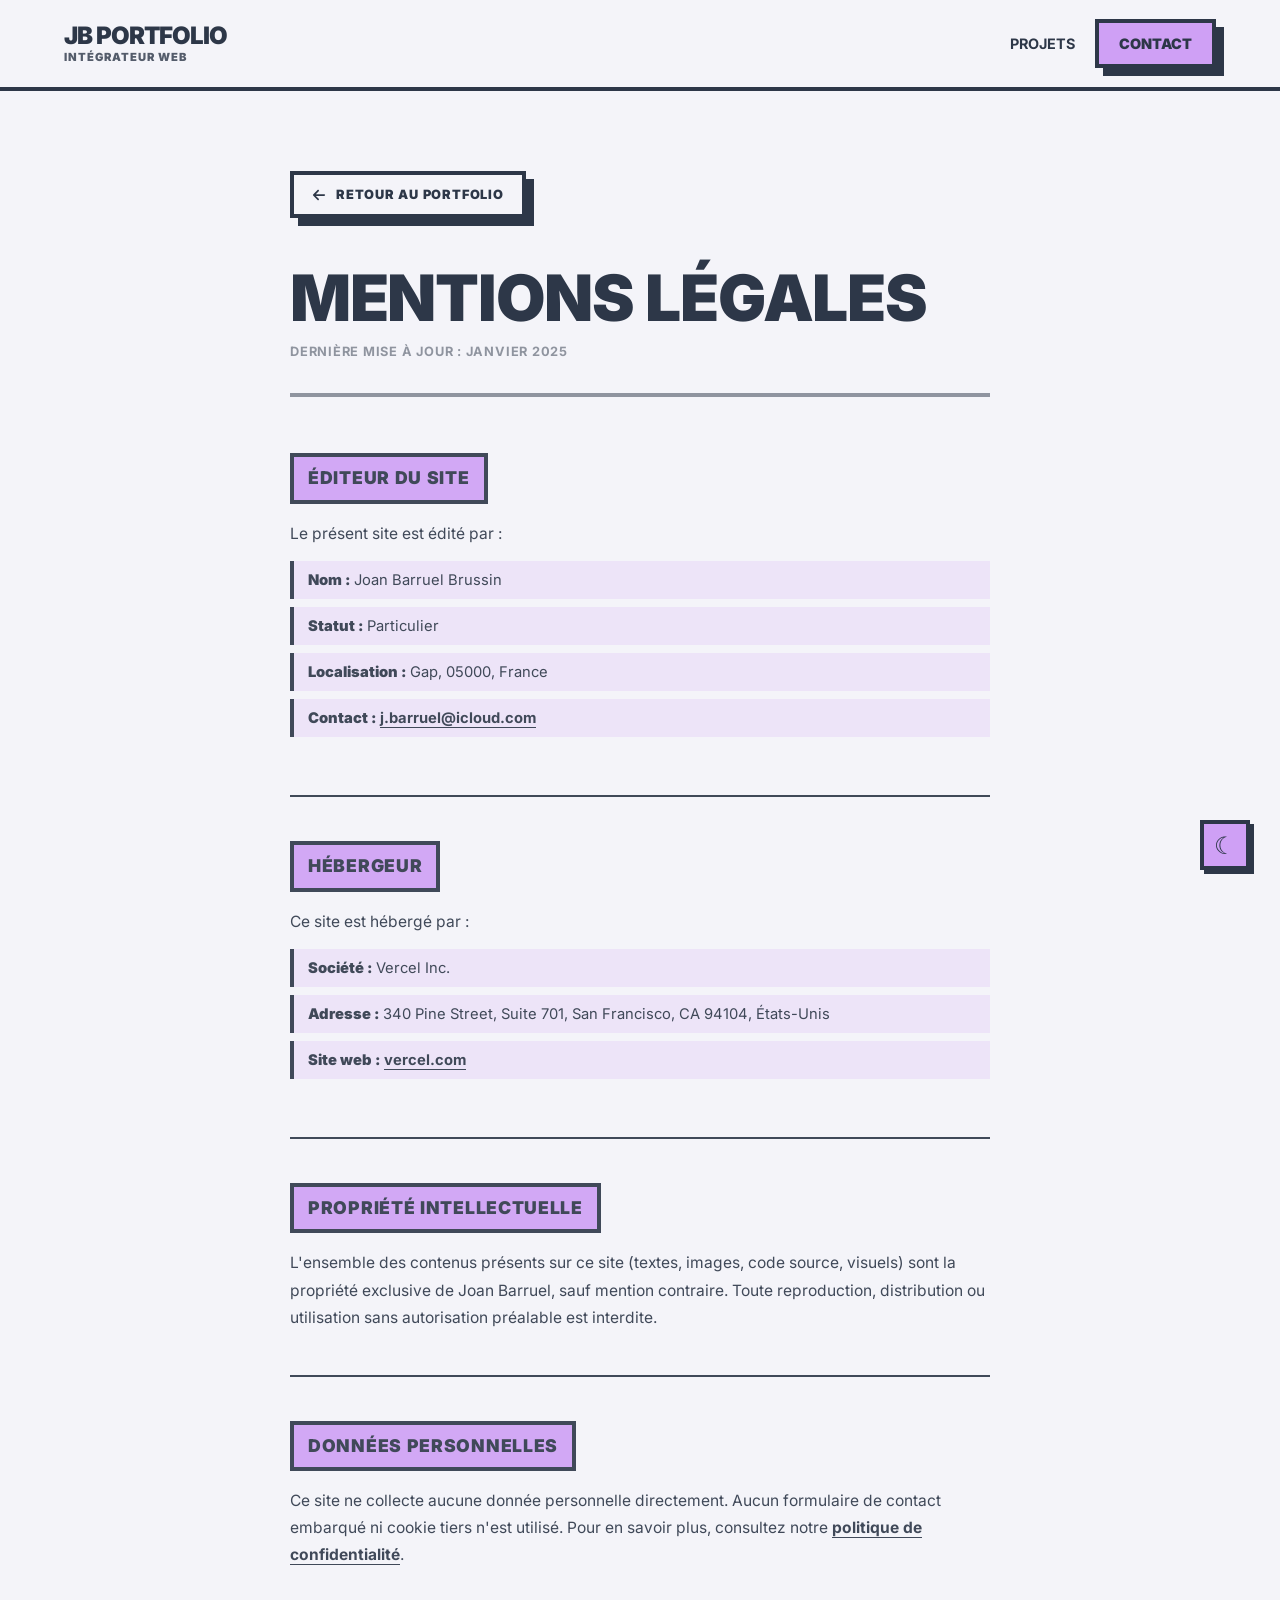
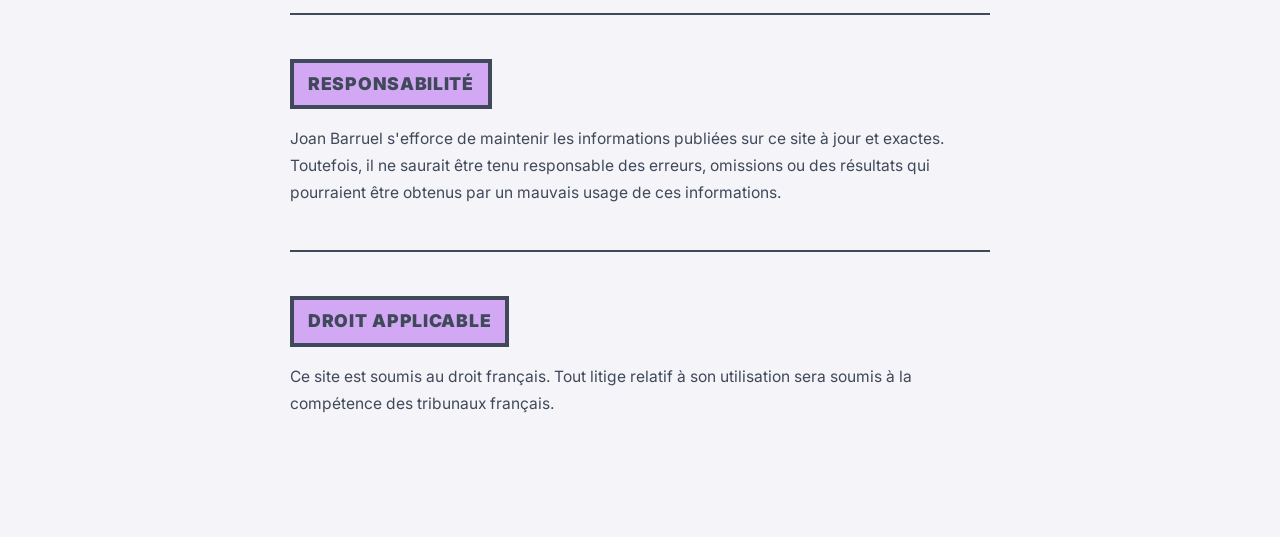
==== mentions-legales.html @ 4285c8fb "add dl CV - btn contact - btn github - mention legales - politique de confidentialite - asset CV - s" ====
<!DOCTYPE html>
<html lang="fr">

<head>
    <meta charset="UTF-8">
    <meta name="viewport" content="width=device-width, initial-scale=1.0">
    <title>Mentions légales — Joan Barruel</title>
    <meta name="robots" content="noindex, follow">

    <link rel="apple-touch-icon" sizes="180x180" href="/apple-touch-icon.png">
    <link rel="icon" type="image/png" sizes="32x32" href="/favicon-32x32.png">
    <link rel="icon" type="image/png" sizes="16x16" href="/favicon-16x16.png">
    <link rel="manifest" href="/site.webmanifest">
    <link rel="shortcut icon" href="/favicon.ico">

    <link rel="preload" href="style/style.css" as="style">
    <link rel="stylesheet" href="style/style.css">
    <link rel="stylesheet" href="style/legal.css">
</head>

<body>

    <button id="theme-toggle" aria-label="Changer de mode clair/sombre"></button>

    <nav class="navbar" aria-label="Navigation principale">
        <div class="logo-container">
            <a href="index.html">
                <span class="logo">JB Portfolio</span>
                <span class="tagline">Intégrateur Web</span>
            </a>
        </div>
        <div class="nav-links">
            <a href="index.html#projets" class="nav-item">Projets</a>
            <a href="index.html#contact" class="nav-item btn-accent">Contact</a>
        </div>
    </nav>

    <main class="legal-main" id="main-content">

        <div class="legal-container">

            <a href="index.html" class="legal-back">
                <svg xmlns="http://www.w3.org/2000/svg" viewBox="0 0 448 512" fill="currentColor" aria-hidden="true">
                    <path d="M9.4 233.4c-12.5 12.5-12.5 32.8 0 45.3l160 160c12.5 12.5 32.8 12.5 45.3 0s12.5-32.8 0-45.3L109.2 288 416 288c17.7 0 32-14.3 32-32s-14.3-32-32-32l-306.7 0L214.6 118.6c12.5-12.5 12.5-32.8 0-45.3s-32.8-12.5-45.3 0l-160 160z"/>
                </svg>
                Retour au portfolio
            </a>

            <h1 class="legal-title">Mentions légales</h1>
            <p class="legal-update">Dernière mise à jour : <time datetime="2025-01-01">Janvier 2025</time></p>

            <section class="legal-section">
                <h2>Éditeur du site</h2>
                <p>Le présent site est édité par :</p>
                <ul>
                    <li><strong>Nom :</strong> Joan Barruel Brussin</li>
                    <li><strong>Statut :</strong> Particulier</li>
                    <li><strong>Localisation :</strong> Gap, 05000, France</li>
                    <li><strong>Contact :</strong> <a href="&#109;&#97;&#105;&#108;&#116;&#111;&#58;&#106;&#46;&#98;&#97;&#114;&#114;&#117;&#101;&#108;&#64;&#105;&#99;&#108;&#111;&#117;&#100;&#46;&#99;&#111;&#109;">&#106;&#46;&#98;&#97;&#114;&#114;&#117;&#101;&#108;&#64;&#105;&#99;&#108;&#111;&#117;&#100;&#46;&#99;&#111;&#109;</a></li>
                </ul>
            </section>

            <section class="legal-section">
                <h2>Hébergeur</h2>
                <p>Ce site est hébergé par :</p>
                <ul>
                    <li><strong>Société :</strong> Vercel Inc.</li>
                    <li><strong>Adresse :</strong> 340 Pine Street, Suite 701, San Francisco, CA 94104, États-Unis</li>
                    <li><strong>Site web :</strong> <a href="https://vercel.com" target="_blank" rel="noopener noreferrer">vercel.com</a></li>
                </ul>
            </section>

            <section class="legal-section">
                <h2>Propriété intellectuelle</h2>
                <p>
                    L'ensemble des contenus présents sur ce site (textes, images, code source, visuels) sont la propriété exclusive de Joan Barruel, sauf mention contraire.
                    Toute reproduction, distribution ou utilisation sans autorisation préalable est interdite.
                </p>
            </section>

            <section class="legal-section">
                <h2>Données personnelles</h2>
                <p>
                    Ce site ne collecte aucune donnée personnelle directement. Aucun formulaire de contact embarqué ni cookie tiers n'est utilisé.
                    Pour en savoir plus, consultez notre <a href="politique-confidentialite.html">politique de confidentialité</a>.
                </p>
            </section>

            <section class="legal-section">
                <h2>Responsabilité</h2>
                <p>
                    Joan Barruel s'efforce de maintenir les informations publiées sur ce site à jour et exactes.
                    Toutefois, il ne saurait être tenu responsable des erreurs, omissions ou des résultats qui pourraient être obtenus par un mauvais usage de ces informations.
                </p>
            </section>

            <section class="legal-section">
                <h2>Droit applicable</h2>
                <p>
                    Ce site est soumis au droit français. Tout litige relatif à son utilisation sera soumis à la compétence des tribunaux français.
                </p>
            </section>

        </div>
    </main>

    <script src="script/gsap.min.js"></script>
    <script src="script/lenis.js"></script>
    <script>
        // Dark mode
        const savedTheme = localStorage.getItem('portfolio-dark-mode');
        if (savedTheme === 'true' || (savedTheme === null && window.matchMedia('(prefers-color-scheme: dark)').matches)) {
            document.body.classList.add('dark-mode');
        }
        document.getElementById('theme-toggle')?.addEventListener('click', () => {
            const isDark = document.body.classList.toggle('dark-mode');
            localStorage.setItem('portfolio-dark-mode', isDark);
        });
    </script>

</body>
</html>
---- style/style.css ----
/* logique: Variables → Reset → Base → Nav → Composants
                → Panel 1 Hero → Panel 2 Skills → Panel 3 Projets
                → Panel 4 Contact → Utilitaires → Animations */

@font-face {
    font-family: 'Inter';
    src: url('../fonts/inter-v20-latin-regular.woff2') format('woff2');
    font-weight: 400;
    font-style: normal;
    font-display: swap;
}

@font-face {
    font-family: 'Inter';
    src: url('../fonts/inter-v20-latin-700.woff2') format('woff2');
    font-weight: 700;
    font-style: normal;
    font-display: swap;
}

@font-face {
    font-family: 'Inter';
    src: url('../fonts/inter-v20-latin-900.woff2') format('woff2');
    font-weight: 900;
    font-style: normal;
    font-display: swap;
}

/* VARIABLES */
:root {
    --bg: #F4F4F9;
    --text: #2D3748;
    --accent: #cfa0f5;
    --border-v: 4px solid var(--text);
    --shadow: 8px 8px 0px 0px var(--text);
    --font: 'Inter', sans-serif;
    --nav-h: 91px;
}

body.dark-mode {
    --bg: #1A202C;
    --text: #cfd7fc;
    --accent: #2D3748;
    --border-v: 4px solid #cfd7fc;
    --shadow: 8px 8px 0px 0px #cfd7fc;
}


/* RESET & BASE */
*,
*::before,
*::after {
    margin: 0;
    padding: 0;
    box-sizing: border-box;
}

body {
    font-family: var(--font);
    background-color: var(--bg);
    color: var(--text);
    overflow-x: hidden;
    line-height: 1.5;
}

h1,
h2,
h3,
h4,
h5 {
    font-family: var(--font);
    font-weight: 900;
}

img {
    display: block;
    max-width: 100%;
}

button {
    font-family: inherit;
}


/* NAVIGATION */
.navbar {
    position: fixed;
    top: 0;
    width: 100%;
    height: var(--nav-h);
    z-index: 100;
    display: flex;
    justify-content: space-between;
    align-items: center;
    padding: 20px 5%;
    background: var(--bg);
    border-bottom: var(--border-v);
}

.logo-container a {
    display: flex;
    flex-direction: column;
    line-height: 1;
    text-decoration: none;
    color: var(--text);
}

.logo {
    font-weight: 900;
    font-size: 1.5rem;
    letter-spacing: -1px;
    text-transform: uppercase;
}

.tagline {
    font-size: 0.7rem;
    font-weight: 800;
    text-transform: uppercase;
    margin-top: 4px;
    letter-spacing: 1px;
    opacity: 0.8;
}

.nav-links {
    display: flex;
    gap: 20px;
    align-items: center;
}

.nav-item {
    text-decoration: none;
    color: var(--text);
    font-weight: 700;
    text-transform: uppercase;
    font-size: 0.9rem;
    transition: all 0.2s ease;
}

.nav-item:hover {
    color: var(--accent);
}

.nav-github {
    display: flex;
    align-items: center;
}

.nav-github svg {
    width: 32px;
    height: 32px;
    fill: var(--text);
    transition: all 0.2s ease;
}

.nav-github:hover svg {
    fill: var(--accent);
}


/* COMPOSANTS RÉUTILISABLES */

.btn-accent,
.btn-project,
.clickable-badge,
.hero-tagline a h2 {
    text-decoration: none;
    color: var(--text);
    font-weight: 900;
    text-transform: uppercase;
    border: var(--border-v);
    display: inline-block;
    padding: 10px 20px;
    background: var(--accent);
    box-shadow: var(--shadow);
    transition: all 0.2s cubic-bezier(0.175, 0.885, 0.32, 1.275);
    cursor: pointer;
}

.btn-accent:hover,
.btn-project:hover,
.clickable-badge:hover,
.hero-tagline a h2:hover {
    background-color: var(--text);
    color: var(--accent);
    transform: translate(4px, 4px);
    box-shadow: -8px -8px 0px var(--accent);
    border: var(--border-v);
}

.hero-tagline a h2:hover {
    cursor: default;
}

#theme-toggle {
    position: fixed;
    bottom: 30px;
    right: 30px;
    z-index: 9999;
    width: 50px;
    height: 50px;
    color: var(--text);
    border: var(--border-v);
    background: var(--accent);
    box-shadow: 4px 4px 0px var(--text);
    cursor: pointer;
    font-size: 1.5rem;
    display: flex;
    align-items: center;
    justify-content: center;
    transition: all 0.1s ease-in-out;
}

#theme-toggle::before {
    content: '☾';
}

body.dark-mode #theme-toggle::before {
    content: '☼';
}

#theme-toggle:hover {
    background-color: var(--text);
    color: var(--accent);
    transform: translate(4px, 4px);
    box-shadow: -4px -4px 0px var(--accent);
}

#theme-toggle:active {
    transform: translate(4px, 4px);
    box-shadow: none;
}

/* Titres de section */
.section-title,
.section-title-projects {
    font-size: clamp(2.2rem, 4vw, 6rem);
    font-weight: 900;
    letter-spacing: -0.02em;
    text-transform: uppercase;
}


/* STRUCTURE PANELS */
.panel {
    width: 100%;
    position: relative;
    background-color: var(--bg);
}

.panel-spacer {
    display: none;
}

.panel-1 {
    min-height: 100vh;
    background-color: transparent;
    z-index: 2;
}

.panel-2 {
    z-index: 1;
    background-color: transparent;
    pointer-events: none;
}

.panel-3 {
    padding: 0 20px;
    background-color: var(--bg);
    z-index: 3;
}

.panel-4 {
    min-height: calc(100vh - var(--nav-h));
    display: flex;
    align-items: center;
    justify-content: center;
    flex-direction: column;
    z-index: 2;
    padding-bottom: 0;
    background: var(--accent);
    overflow: hidden;
}


/* PANEL 1  */
.hero-split-container {
    display: flex;
    flex-direction: column;
    width: 100%;
    padding: calc(var(--nav-h) + 40px) 5% 60px;
    gap: 40px;
}

.hero-left {
    display: flex;
    flex-direction: column;
    align-items: center;
    text-align: center;
    pointer-events: auto;
}

.hero-right {
    display: flex;
    flex-direction: column;
    gap: 30px;
    pointer-events: none;
}

/* Meta badges */
.hero-top-meta {
    display: flex;
    flex-wrap: wrap;
    justify-content: center;
    gap: 10px;
    margin-bottom: 24px;
}

.meta-item {
    font-weight: 800;
    font-size: 0.75rem;
    text-transform: uppercase;
    padding: 8px 15px;
    display: flex;
    align-items: center;
    gap: 8px;
    background: var(--bg);
}

.badge-status {
    background-color: var(--accent);
}

.location-box {
    border: var(--border-v);
    cursor: default;
    margin-left: 20px;
}

.dot {
    width: 8px;
    height: 8px;
    background-color: #22c55e;
    border-radius: 50%;
    animation: blink 1.5s infinite;
}

.clickable-badge:hover .dot {
    background-color: var(--accent);
    box-shadow: 0 0 15px var(--accent);
}

/* Titre principal */
.hero-title {
    font-size: clamp(3.5rem, 12vw, 9rem);
    line-height: 0.85;
    margin-bottom: 40px;
    cursor: default;
}

.first-name,
.last-name {
    display: inline-block;
    -webkit-text-stroke: 5px var(--text);
    paint-order: stroke fill;
}

.first-name {
    color: var(--text);
}

.last-name {
    color: var(--bg);
}

.hero-tagline a {
    text-decoration: none;
}

.hero-tagline {
    display: flex;
    flex-direction: column;
    align-items: center;
}

.hero-tagline p {
    margin-top: 24px;
    font-size: 1rem;
    font-weight: 500;
    text-align: center;
    max-width: 480px;
}

/* À propos */
.about-container {
    width: 100%;
    margin-bottom: 40px;
    padding: 30px;
    background: var(--bg);
    border: var(--border-v);
    box-shadow: var(--shadow);
    pointer-events: auto;
}

.about-title {
    font-size: 2rem;
    text-transform: uppercase;
    margin-bottom: 20px;
}

.about-container p {
    font-size: 1rem;
    margin-bottom: 15px;
    line-height: 1.6;
    max-width: 90%;
}

.about-highlights {
    list-style: none;
    display: grid;
    grid-template-columns: 1fr;
    gap: 10px;
    margin-top: 24px;
}


.about-highlights li {
    display: flex;
    align-items: center;
    gap: 10px;
    font-weight: 700;
    font-size: 0.85rem;
    text-transform: uppercase;
    padding: 8px 12px;
    border: 2px solid var(--text);
    background: var(--accent);
    transition: all 0.2s ease;
}

.about-highlights li svg {
    width: 1em;
    height: 1em;
    flex-shrink: 0;
    fill: currentColor;
    position: relative;
    top: -0.05em;
}

/* CV */
.cv-container {
    width: 100%;
    padding: 30px 20px;
    background: var(--bg);
    border: var(--border-v);
    box-shadow: var(--shadow);
    pointer-events: auto;
}

.cv-title {
    font-size: 2rem;
    margin-bottom: 30px;
    text-transform: uppercase;
}

.cv-section {
    margin-bottom: 40px;
}

.cv-section h4 {
    font-size: 1.3rem;
    font-weight: 800;
    margin-bottom: 20px;
    text-transform: uppercase;
    border-bottom: 3px solid var(--text);
    padding-bottom: 10px;
}

.cv-item {
    margin-bottom: 25px;
    padding-left: 20px;
    border-left: 3px solid var(--text);
}

.cv-date {
    font-size: 0.85rem;
    font-weight: 700;
    text-transform: uppercase;
    opacity: 0.7;
}

.cv-item h5 {
    font-size: 1.1rem;
    font-weight: 800;
    margin: 5px 0;
}

.cv-item p {
    font-size: 0.95rem;
    line-height: 1.5;
}

.cv-tags {
    display: flex;
    flex-wrap: wrap;
    gap: 10px;
}

.cv-tag {
    padding: 8px 15px;
    background: var(--accent);
    border: 2px solid var(--text);
    font-weight: 700;
    font-size: 0.85rem;
    text-transform: uppercase;
    transition: all 0.2s ease;
}

.cv-tag:hover {
    background: var(--text);
    color: var(--accent);
    transform: translate(2px, 2px);
}

.cv-footer {
    margin-top: 20px;
    padding-top: 20px;
    border-top: 3px solid var(--text);
}

.cv-download {
    display: inline-flex;
    align-items: center;
    gap: 10px;
}

.cv-download svg {
    width: 16px;
    height: 16px;
    transition: transform 0.3s ease;
}

.cv-download:hover svg {
    transform: translateY(3px);
}

/* PANEL 2  */
.container-skills {
    width: 100%;
    padding: 60px 20px 60px;
    position: relative;
    pointer-events: auto;
}

.skills-header-wrapper {
    position: relative;
    z-index: 1;
    background: transparent;
    width: 100%;
    margin-bottom: 30px;
    will-change: transform;
}

.section-title {
    position: relative;
    z-index: 1;
    background-color: var(--bg);
    padding: 30px 0;
    width: 100%;
    text-align: left;
}

.skills-grid {
    display: grid;
    grid-template-columns: 1fr;
    gap: 20px;
    pointer-events: auto;
}

.skill-card {
    position: relative;
    background: var(--bg);
    border: var(--border-v);
    padding: 28px;
    box-shadow: var(--shadow);
    transition: all 0.3s ease;
    min-height: 180px;
    display: flex;
    flex-direction: column;
    justify-content: flex-start;
    overflow: hidden;
    pointer-events: auto;
}

.card-header {
    display: flex;
    justify-content: space-between;
    align-items: center;
    margin-bottom: 20px;
}

.skill-index {
    font-weight: 900;
    font-size: 0.8rem;
    opacity: 0.8;
    position: relative;
    z-index: 2;
}

.skill-svgs {
    position: absolute;
    top: -20px;
    right: -20px;
    z-index: 1;
    opacity: 0.07;
    transform: rotate(-15deg);
    transition: all 0.5s cubic-bezier(0.175, 0.885, 0.32, 1.275);
    pointer-events: none;
}

.skill-svgs svg {
    width: 100px;
    height: 100px;
    fill: var(--text);
}

.skill-icon {
    display: block;
    font-weight: 900;
    font-size: 1.2rem;
    margin-bottom: 15px;
    text-transform: uppercase;
    position: relative;
    z-index: 2;
}

.skill-card p {
    font-size: 0.9rem;
    font-weight: 500;
    line-height: 1.4;
    position: relative;
    z-index: 2;
}

.skill-card:hover {
    background: var(--text);
    transform: translate(4px, 4px);
    box-shadow: -8px -8px 0px var(--accent);
}

.skill-card:hover span,
.skill-card:hover p {
    color: var(--accent);
}

.skill-card:hover svg {
    fill: var(--accent);
}

.skill-card:hover .skill-svgs {
    opacity: 0.3;
    transform: rotate(10deg) scale(1.2) translate(-20px, 20px);
}

.skill-card:hover .skill-icon {
    transform: translateX(5px);
}


/* PANEL 3  */
.projects-container {
    position: relative;
    padding: 0 0 80px;
    width: 100%;
    display: flex;
    flex-direction: column;
}

.title-wrapper {
    position: relative;
    background: var(--bg);
    min-height: 120px;
    z-index: 10;
}

.section-title-projects {
    padding-top: 30px;
}

.projects-spacer {
    display: none;
}

/* Bento grid */
.bento-grid {
    display: grid;
    grid-template-columns: 1fr;
    gap: 24px;
    width: 100%;
}

.project-card.large {
    grid-column: span 1;
    grid-row: span 1;
}

/* Card */
.project-card {
    position: relative;
    background: var(--bg);
    border: 5px solid var(--text);
    overflow: hidden;
    cursor: pointer;
    transition: box-shadow 0.4s cubic-bezier(0.34, 1.56, 0.64, 1);
    box-shadow: 8px 8px 0 var(--text);
    opacity: 0;
    /* état initial */
}

.project-card:active {
    transform: translateY(-4px);
    box-shadow: 6px 6px 0 var(--text);
}

/* Image */
.card-image {
    position: relative;
    width: 100%;
    min-height: 280px;
    overflow: hidden;
    background: var(--accent);
}

.card-image img {
    width: 100%;
    height: 100%;
    object-fit: cover;
    transition: filter 0.6s cubic-bezier(0.34, 1.56, 0.64, 1);
    filter: grayscale(0.8) contrast(1.1);
}

.project-card:hover .card-image img {
    filter: grayscale(0) contrast(1.15);
}

.card-overlay {
    position: absolute;
    inset: 0;
    background: linear-gradient(135deg, rgba(0, 0, 0, 0.7) 0%, transparent 60%);
    opacity: 0;
    transition: opacity 0.4s ease;
    pointer-events: none;
}

.project-card:hover .card-overlay {
    opacity: 1;
}

.project-number {
    position: absolute;
    top: 20px;
    left: 20px;
    font-size: clamp(3rem, 5vw, 5rem);
    font-weight: 900;
    color: var(--accent);
    line-height: 1;
    opacity: 0;
    transform: translateY(-20px);
    transition: all 0.4s cubic-bezier(0.34, 1.56, 0.64, 1);
}

.project-card:hover .project-number {
    opacity: 1;
    transform: translateY(0);
}

/* Contenu card */
.card-content {
    position: absolute;
    bottom: 0;
    left: 0;
    width: 100%;
    padding: 24px;
    background: var(--bg);
    border-top: 5px solid var(--text);
}

.project-title {
    font-size: clamp(1.2rem, 1.8vw, 1.8rem);
    font-weight: 800;
    margin: 0 0 12px;
    line-height: 1.2;
    letter-spacing: -0.01em;
    transition: color 0.3s ease;
}

.project-card:hover .project-title {
    color: var(--accent);
}

.project-tags {
    display: flex;
    gap: 8px;
    flex-wrap: wrap;
    margin-bottom: 16px;
}

.project-tags .tag {
    font-size: 0.75rem;
    font-weight: 800;
    text-transform: uppercase;
    letter-spacing: 0.5px;
    padding: 6px 12px;
    background: var(--text);
    color: var(--bg);
    border: 2px solid var(--text);
    transition: all 0.3s cubic-bezier(0.34, 1.56, 0.64, 1);
}

.project-card:hover .project-tags .tag {
    background: var(--bg);
    color: var(--text);
}

/* CTA card */
.card-cta {
    display: inline-flex;
    align-items: center;
    gap: 10px;
    font-size: 0.95rem;
    font-weight: 700;
    text-transform: uppercase;
    padding: 12px 20px;
    background: var(--accent);
    color: var(--text);
    border: var(--border-v);
    cursor: pointer;
    transition: all 0.2s cubic-bezier(0.175, 0.885, 0.32, 1.275);
    box-shadow: 4px 4px 0 var(--text);
}

.card-cta svg {
    width: 16px;
    height: 16px;
    transition: transform 0.3s cubic-bezier(0.34, 1.56, 0.64, 1);
}

.card-cta:hover {
    background-color: var(--text);
    color: var(--accent);
    transform: translate(4px, 4px);
    box-shadow: -6px -6px 0 var(--accent);
}

.card-cta:hover svg {
    transform: translateX(4px);
}

/* Modal */
.project-modal {
    position: fixed;
    top: var(--nav-h);
    left: 0;
    width: 100%;
    height: calc(100% - var(--nav-h));
    z-index: 9999;
    display: flex;
    align-items: center;
    justify-content: center;
    opacity: 0;
    pointer-events: none;
    transition: opacity 0.4s ease;
}

.project-modal.active {
    opacity: 1;
    pointer-events: all;
}

.modal-backdrop {
    position: absolute;
    inset: 0;
    background: rgba(0, 0, 0, 0.85);
    backdrop-filter: blur(8px);
}

.modal-content {
    position: relative;
    width: 92%;
    max-width: 800px;
    max-height: 90vh;
    background: var(--bg);
    border: 6px solid var(--text);
    box-shadow: 16px 16px 0 rgba(0, 0, 0, 1);
    overflow: hidden;
    transform: scale(0.8);
    transition: transform 0.5s cubic-bezier(0.34, 1.56, 0.64, 1);
    display: flex;
    flex-direction: column;
}

.project-modal.active .modal-content {
    transform: scale(1);
}

.modal-close {
    position: absolute;
    top: 20px;
    right: 20px;
    width: 50px;
    height: 50px;
    background: var(--accent);
    color: var(--text);
    border: var(--border-v);
    cursor: pointer;
    z-index: 10;
    display: flex;
    align-items: center;
    justify-content: center;
    transition: all 0.2s cubic-bezier(0.175, 0.885, 0.32, 1.275);
    box-shadow: 4px 4px 0 var(--text);
}

.modal-close svg {
    width: 24px;
    height: 24px;
}

.modal-close:hover {
    background-color: var(--text);
    color: var(--accent);
    transform: translate(4px, 4px);
    box-shadow: -6px -6px 0 var(--accent);
}

.modal-body {
    padding: 20px;
    flex: 1;
    overflow-y: auto;
    display: flex;
    flex-direction: column;
}

.modal-header {
    display: flex;
    align-items: center;
    gap: 12px;
    margin-bottom: 16px;
    padding-bottom: 14px;
    border-bottom: 4px solid var(--text);
}

.modal-number {
    font-size: 2rem;
    font-weight: 900;
    opacity: 0.2;
    line-height: 1;
}

.modal-title {
    font-size: clamp(1.2rem, 2.5vw, 2.2rem);
    font-weight: 900;
    margin: 0;
    line-height: 1.1;
}

.modal-image {
    width: 100%;
    height: 200px;
    margin-bottom: 16px;
    border: 4px solid var(--text);
    overflow: hidden;
    box-shadow: 8px 8px 0 rgba(0, 0, 0, 0.15);
}

.modal-image img {
    width: 100%;
    height: 100%;
    object-fit: cover;
}

.modal-info {
    display: flex;
    flex-direction: column;
    gap: 16px;
    flex: 1;
}

.modal-tags {
    display: flex;
    gap: 8px;
    flex-wrap: wrap;
}

.modal-tags .tag {
    font-size: 0.75rem;
    font-weight: 800;
    text-transform: uppercase;
    padding: 6px 12px;
    background: var(--text);
    color: var(--bg);
    border: 2px solid var(--text);
}

.modal-description {
    font-size: 1rem;
    line-height: 1.6;
    margin: 0;
}

.modal-actions {
    display: flex;
    gap: 12px;
    flex-wrap: wrap;
    margin-top: auto;
}

.modal-link,
.modal-github {
    display: inline-flex;
    align-items: center;
    gap: 10px;
    font-size: 0.95rem;
    font-weight: 700;
    text-transform: uppercase;
    padding: 12px 24px;
    text-decoration: none;
    align-self: flex-start;
    margin-left: 15px;
}

.modal-link svg {
    width: 18px;
    height: 18px;
    transition: transform 0.3s ease;
}

.modal-github svg {
    width: 24px;
    height: 24px;
    transition: transform 0.3s ease;
}

.modal-link:hover svg,
.modal-github:hover svg {
    transform: translateX(4px);
}

/* PANEL 4 */
.contact-brutal {
    position: relative;
    flex: 1;
    padding: clamp(40px, 6vw, 100px) clamp(24px, 6vw, 100px);
    width: 100%;
    max-width: 1400px;
    display: flex;
    flex-direction: column;
    justify-content: center;
    gap: 40px;
}

.contact-title {
    font-size: clamp(3.5rem, 12vw, 10rem);
    font-weight: 900;
    line-height: 0.88;
    text-transform: uppercase;
    margin: 0;
    letter-spacing: -0.03em;
    width: 100%;
}

.contact-actions {
    display: flex;
    flex-wrap: wrap;
    gap: 16px;
    align-items: center;
}

.contact-btn {
    display: inline-flex;
    align-items: center;
    gap: 12px;
    padding: 18px 36px;
    font-size: clamp(0.9rem, 1.5vw, 1.1rem);
    font-weight: 900;
    text-transform: uppercase;
    text-decoration: none;
    letter-spacing: 0.05em;
    border: var(--border-v);
    box-shadow: var(--shadow);
    transition: all 0.2s cubic-bezier(0.175, 0.885, 0.32, 1.275);
    background: var(--accent);
    color: var(--text);
    cursor: pointer;
}

.contact-btn svg {
    width: 28px;
    height: 28px;
    flex-shrink: 0;
    transition: transform 0.3s ease;
}

.contact-btn:hover {
    transform: translate(4px, 4px);
    box-shadow: 0px 0px 0px var(--text);
    background: var(--text);
    color: var(--accent);
}

.contact-btn:hover svg {
    transform: translateX(3px);
}

.contact-btn--ghost {
    background: transparent;
    color: var(--text);
    border: var(--border-v);
    box-shadow: var(--shadow);
}

.contact-btn--ghost:hover {
    background: var(--text);
    color: var(--accent);
    box-shadow: 0px 0px 0px var(--accent);
}

.contact-meta {
    display: block;
    font-size: 0.75rem;
    font-weight: 700;
    letter-spacing: 0.08em;
    text-transform: uppercase;
    opacity: 0.5;
    margin-top: 0;
}

.site-footer {
    width: 100%;
    padding: 20px clamp(24px, 6vw, 100px);
    background: transparent;
    margin-top: auto;
}

.footer-inner {
    display: flex;
    flex-wrap: wrap;
    align-items: center;
    justify-content: space-between;
    gap: 12px;
}

.footer-copy {
    font-size: 0.75rem;
    font-weight: 700;
    text-transform: uppercase;
    letter-spacing: 0.06em;
    opacity: 0.6;
    color: var(--text);
}

.footer-links {
    display: flex;
    align-items: center;
    gap: 10px;
}

.footer-link {
    font-size: 0.75rem;
    font-weight: 700;
    text-transform: uppercase;
    letter-spacing: 0.06em;
    color: var(--text);
    text-decoration: none;
    opacity: 0.6;
    transition: opacity 0.2s ease, color 0.2s ease;
}

.footer-link:hover {
    opacity: 1;
    color: var(--text);
}

.footer-sep {
    opacity: 0.4;
    font-size: 0.75rem;
    font-weight: 700;
}

/* ANIMATIONS */
@keyframes blink {

    0%,
    100% {
        opacity: 1;
    }

    50% {
        opacity: 0.3;
    }
}


/* RESPONSIVE > 768px */
@media (min-width: 768px) {

    /* Hero */
    .hero-split-container {
        padding: 60px 6% 80px;
        gap: 50px;
    }

    .about-highlights {
        grid-template-columns: repeat(2, 1fr);
        gap: 14px 20px;
    }

    .cv-container {
        width: auto;
        padding: 40px;
        margin: 0 5% 0 5%;
    }

    .section-title {
        padding: 50px 7%;
        width: calc(100% + 14%);
        margin-left: -7%;
    }

    .hero-left {
        padding-top: 80px;
    }

    /* Skills */
    .container-skills {
        padding: 0 6% 80px;
    }

    .skills-grid {
        grid-template-columns: repeat(2, 1fr);
        gap: 24px;
    }

    /* Projets */
    .panel-3 {
        padding: 0 6%;
    }

    .bento-grid {
        grid-template-columns: repeat(2, 1fr);
        gap: 28px;
    }

    .project-card.large {
        grid-column: span 1;
        grid-row: span 1;
    }

    /* Modal */
    .modal-content {
        width: 76%;
    }

    .modal-body {
        padding: 28px;
    }

    .modal-image {
        height: 240px;
    }

    .modal-number {
        font-size: 2.5rem;
    }
}


/* RESPONSIVE > 1024px */

@media (min-width: 1024px) {

    /* Hero */
    .panel-1 {
        min-height: 100vh;
        display: block;
        padding-top: 0;
    }

    .hero-split-container {
        padding: calc(var(--nav-h) + 60px) 7% 100px;
        gap: 60px;
        align-items: flex-start;
    }

    .hero-left {
        min-height: unset;
        justify-content: flex-start;
        padding-top: 0;
    }

    .hero-right {
        flex-direction: column;
        gap: 40px;
        align-items: stretch;
        padding-top: 0;
    }

    .hero-tagline p {
        font-size: 1.15rem;
        margin-top: 36px;
    }

    .about-container {
        width: 100%;
        margin-bottom: 0;
    }

    .cv-container {
        width: auto;
        padding: 40px;
        margin: 0 5% 0 5%;
    }

    /* Skills */
    .container-skills {
        padding: 60px 7% 100px;
    }

    .section-title {
        padding: 50px 7%;
        width: calc(100% + 14%);
        margin-left: -7%;
    }

    .skills-grid {
        gap: 28px;
    }

    .skill-card {
        padding: 36px;
        min-height: 200px;
    }

    /* Projets */
    .panel-3 {
        padding: 0 7%;
    }

    .title-wrapper {
        padding: 0;
        margin: 0;
        width: 100%;
        min-height: 140px;
    }

    .bento-grid {
        gap: 32px;
    }

    /* Modal */
    .modal-content {
        width: 66%;
        max-height: 88vh;
    }

    .modal-body {
        padding: 32px;
    }

    .modal-image {
        height: 260px;
    }

    .modal-number {
        font-size: 3rem;
    }
}


/* DESKTOP */
@media (min-width: 1920px) {

    .panel-spacer {
        display: block;
        min-height: 120vh;
        background-color: transparent;
        pointer-events: none;
        z-index: 0;
    }

    /* Panel 1 */
    .panel-1 {
        height: 100vh;
        min-height: unset;
        padding-top: 0;
        display: flex;
        align-items: center;
        justify-content: center;
        pointer-events: none;
        overflow: hidden;
    }

    /* Hero split horizontal */
    .hero-split-container {
        flex-direction: row;
        height: 100vh;
        gap: 60px;
        padding: var(--nav-h) 5% 0;
        align-items: center;
    }

    .hero-left {
        flex: 1;
        align-items: flex-start;
        text-align: left;
        min-height: unset;
        justify-content: center;
        padding-right: 40px;
        padding-top: 0;
        z-index: 9999;
    }

    /* hero-right */
    .hero-right {
        flex: 1;
        flex-direction: column;
        flex-wrap: nowrap;
        justify-content: center;
        align-items: stretch;
        pointer-events: none;
        gap: 0;
        padding: 0;
    }

    .about-container {
        flex: unset;
        width: 100%;
        will-change: transform;
        pointer-events: auto;
    }

    .about-highlights li:hover {
        background: var(--text);
        color: var(--accent);
        transform: translate(2px, 2px);
    }

    /* CV */
    .cv-container {
        width: calc(50% - 5% - 30px);
        margin-left: auto;
        margin-right: 5%;
        margin-bottom: 100vh;
        /* panel-2 visible après CV*/
        padding: 40px;
        will-change: transform;
        position: relative;
        z-index: 5;
        pointer-events: auto;
    }

    .hero-top-meta {
        justify-content: flex-start;
        margin-bottom: 30px;
    }

    .hero-tagline {
        align-items: flex-start;
    }

    .hero-tagline p {
        text-align: left;
        font-size: 1.2rem;
        margin-top: 50px;
    }

    .about-highlights {
        grid-template-columns: repeat(2, 1fr);
    }

    /* Panel 2 */
    .panel-2 {
        display: flex;
        align-items: flex-start;
        justify-content: flex-end;
        min-height: 200vh;
        padding-top: 100px;
    }

    .container-skills {
        width: 50%;
        padding: 0 80px;
        pointer-events: auto;
    }

    .section-title {
        padding: 40px 0 40px 120px;
    }

    .skills-header-wrapper {
        margin-bottom: 40px;
        pointer-events: none;
    }

    .skills-grid {
        grid-template-columns: repeat(2, 1fr);
        gap: 30px;
        max-width: 900px;
    }

    .skill-card {
        padding: 40px;
        min-height: 220px;
        margin: 8px;
    }

    /* Panel 3 */
    .panel-3 {
        padding: 0 80px;
    }

    .title-wrapper {
        min-height: 200px;
        padding: 0 80px;
        margin: 0 -80px;
        width: calc(100% + 160px);
    }

    .section-title-projects {
        padding-top: 40px;
    }

    .projects-spacer {
        display: block;
        height: 200px;
    }

    .bento-grid {
        grid-template-columns: repeat(auto-fit, minmax(300px, 1fr));
        gap: 42px;
    }

    .project-card.large {
        grid-column: span 2;
        grid-row: span 2;
    }

    /* Modal */
    .modal-content {
        width: 70%;
        max-height: 85vh;
    }

    .modal-body {
        padding: 32px;
    }

    .modal-image {
        height: 280px;
    }

    .modal-number {
        font-size: 3rem;
    }
}
---- style/style.css ----
/* logique: Variables → Reset → Base → Nav → Composants
                → Panel 1 Hero → Panel 2 Skills → Panel 3 Projets
                → Panel 4 Contact → Utilitaires → Animations */

@font-face {
    font-family: 'Inter';
    src: url('../fonts/inter-v20-latin-regular.woff2') format('woff2');
    font-weight: 400;
    font-style: normal;
    font-display: swap;
}

@font-face {
    font-family: 'Inter';
    src: url('../fonts/inter-v20-latin-700.woff2') format('woff2');
    font-weight: 700;
    font-style: normal;
    font-display: swap;
}

@font-face {
    font-family: 'Inter';
    src: url('../fonts/inter-v20-latin-900.woff2') format('woff2');
    font-weight: 900;
    font-style: normal;
    font-display: swap;
}

/* VARIABLES */
:root {
    --bg: #F4F4F9;
    --text: #2D3748;
    --accent: #cfa0f5;
    --border-v: 4px solid var(--text);
    --shadow: 8px 8px 0px 0px var(--text);
    --font: 'Inter', sans-serif;
    --nav-h: 91px;
}

body.dark-mode {
    --bg: #1A202C;
    --text: #cfd7fc;
    --accent: #2D3748;
    --border-v: 4px solid #cfd7fc;
    --shadow: 8px 8px 0px 0px #cfd7fc;
}


/* RESET & BASE */
*,
*::before,
*::after {
    margin: 0;
    padding: 0;
    box-sizing: border-box;
}

body {
    font-family: var(--font);
    background-color: var(--bg);
    color: var(--text);
    overflow-x: hidden;
    line-height: 1.5;
}

h1,
h2,
h3,
h4,
h5 {
    font-family: var(--font);
    font-weight: 900;
}

img {
    display: block;
    max-width: 100%;
}

button {
    font-family: inherit;
}


/* NAVIGATION */
.navbar {
    position: fixed;
    top: 0;
    width: 100%;
    height: var(--nav-h);
    z-index: 100;
    display: flex;
    justify-content: space-between;
    align-items: center;
    padding: 20px 5%;
    background: var(--bg);
    border-bottom: var(--border-v);
}

.logo-container a {
    display: flex;
    flex-direction: column;
    line-height: 1;
    text-decoration: none;
    color: var(--text);
}

.logo {
    font-weight: 900;
    font-size: 1.5rem;
    letter-spacing: -1px;
    text-transform: uppercase;
}

.tagline {
    font-size: 0.7rem;
    font-weight: 800;
    text-transform: uppercase;
    margin-top: 4px;
    letter-spacing: 1px;
    opacity: 0.8;
}

.nav-links {
    display: flex;
    gap: 20px;
    align-items: center;
}

.nav-item {
    text-decoration: none;
    color: var(--text);
    font-weight: 700;
    text-transform: uppercase;
    font-size: 0.9rem;
    transition: all 0.2s ease;
}

.nav-item:hover {
    color: var(--accent);
}

.nav-github {
    display: flex;
    align-items: center;
}

.nav-github svg {
    width: 32px;
    height: 32px;
    fill: var(--text);
    transition: all 0.2s ease;
}

.nav-github:hover svg {
    fill: var(--accent);
}


/* COMPOSANTS RÉUTILISABLES */

.btn-accent,
.btn-project,
.clickable-badge,
.hero-tagline a h2 {
    text-decoration: none;
    color: var(--text);
    font-weight: 900;
    text-transform: uppercase;
    border: var(--border-v);
    display: inline-block;
    padding: 10px 20px;
    background: var(--accent);
    box-shadow: var(--shadow);
    transition: all 0.2s cubic-bezier(0.175, 0.885, 0.32, 1.275);
    cursor: pointer;
}

.btn-accent:hover,
.btn-project:hover,
.clickable-badge:hover,
.hero-tagline a h2:hover {
    background-color: var(--text);
    color: var(--accent);
    transform: translate(4px, 4px);
    box-shadow: -8px -8px 0px var(--accent);
    border: var(--border-v);
}

.hero-tagline a h2:hover {
    cursor: default;
}

#theme-toggle {
    position: fixed;
    bottom: 30px;
    right: 30px;
    z-index: 9999;
    width: 50px;
    height: 50px;
    color: var(--text);
    border: var(--border-v);
    background: var(--accent);
    box-shadow: 4px 4px 0px var(--text);
    cursor: pointer;
    font-size: 1.5rem;
    display: flex;
    align-items: center;
    justify-content: center;
    transition: all 0.1s ease-in-out;
}

#theme-toggle::before {
    content: '☾';
}

body.dark-mode #theme-toggle::before {
    content: '☼';
}

#theme-toggle:hover {
    background-color: var(--text);
    color: var(--accent);
    transform: translate(4px, 4px);
    box-shadow: -4px -4px 0px var(--accent);
}

#theme-toggle:active {
    transform: translate(4px, 4px);
    box-shadow: none;
}

/* Titres de section */
.section-title,
.section-title-projects {
    font-size: clamp(2.2rem, 4vw, 6rem);
    font-weight: 900;
    letter-spacing: -0.02em;
    text-transform: uppercase;
}


/* STRUCTURE PANELS */
.panel {
    width: 100%;
    position: relative;
    background-color: var(--bg);
}

.panel-spacer {
    display: none;
}

.panel-1 {
    min-height: 100vh;
    background-color: transparent;
    z-index: 2;
}

.panel-2 {
    z-index: 1;
    background-color: transparent;
    pointer-events: none;
}

.panel-3 {
    padding: 0 20px;
    background-color: var(--bg);
    z-index: 3;
}

.panel-4 {
    min-height: calc(100vh - var(--nav-h));
    display: flex;
    align-items: center;
    justify-content: center;
    flex-direction: column;
    z-index: 2;
    padding-bottom: 0;
    background: var(--accent);
    overflow: hidden;
}


/* PANEL 1  */
.hero-split-container {
    display: flex;
    flex-direction: column;
    width: 100%;
    padding: calc(var(--nav-h) + 40px) 5% 60px;
    gap: 40px;
}

.hero-left {
    display: flex;
    flex-direction: column;
    align-items: center;
    text-align: center;
    pointer-events: auto;
}

.hero-right {
    display: flex;
    flex-direction: column;
    gap: 30px;
    pointer-events: none;
}

/* Meta badges */
.hero-top-meta {
    display: flex;
    flex-wrap: wrap;
    justify-content: center;
    gap: 10px;
    margin-bottom: 24px;
}

.meta-item {
    font-weight: 800;
    font-size: 0.75rem;
    text-transform: uppercase;
    padding: 8px 15px;
    display: flex;
    align-items: center;
    gap: 8px;
    background: var(--bg);
}

.badge-status {
    background-color: var(--accent);
}

.location-box {
    border: var(--border-v);
    cursor: default;
    margin-left: 20px;
}

.dot {
    width: 8px;
    height: 8px;
    background-color: #22c55e;
    border-radius: 50%;
    animation: blink 1.5s infinite;
}

.clickable-badge:hover .dot {
    background-color: var(--accent);
    box-shadow: 0 0 15px var(--accent);
}

/* Titre principal */
.hero-title {
    font-size: clamp(3.5rem, 12vw, 9rem);
    line-height: 0.85;
    margin-bottom: 40px;
    cursor: default;
}

.first-name,
.last-name {
    display: inline-block;
    -webkit-text-stroke: 5px var(--text);
    paint-order: stroke fill;
}

.first-name {
    color: var(--text);
}

.last-name {
    color: var(--bg);
}

.hero-tagline a {
    text-decoration: none;
}

.hero-tagline {
    display: flex;
    flex-direction: column;
    align-items: center;
}

.hero-tagline p {
    margin-top: 24px;
    font-size: 1rem;
    font-weight: 500;
    text-align: center;
    max-width: 480px;
}

/* À propos */
.about-container {
    width: 100%;
    margin-bottom: 40px;
    padding: 30px;
    background: var(--bg);
    border: var(--border-v);
    box-shadow: var(--shadow);
    pointer-events: auto;
}

.about-title {
    font-size: 2rem;
    text-transform: uppercase;
    margin-bottom: 20px;
}

.about-container p {
    font-size: 1rem;
    margin-bottom: 15px;
    line-height: 1.6;
    max-width: 90%;
}

.about-highlights {
    list-style: none;
    display: grid;
    grid-template-columns: 1fr;
    gap: 10px;
    margin-top: 24px;
}


.about-highlights li {
    display: flex;
    align-items: center;
    gap: 10px;
    font-weight: 700;
    font-size: 0.85rem;
    text-transform: uppercase;
    padding: 8px 12px;
    border: 2px solid var(--text);
    background: var(--accent);
    transition: all 0.2s ease;
}

.about-highlights li svg {
    width: 1em;
    height: 1em;
    flex-shrink: 0;
    fill: currentColor;
    position: relative;
    top: -0.05em;
}

/* CV */
.cv-container {
    width: 100%;
    padding: 30px 20px;
    background: var(--bg);
    border: var(--border-v);
    box-shadow: var(--shadow);
    pointer-events: auto;
}

.cv-title {
    font-size: 2rem;
    margin-bottom: 30px;
    text-transform: uppercase;
}

.cv-section {
    margin-bottom: 40px;
}

.cv-section h4 {
    font-size: 1.3rem;
    font-weight: 800;
    margin-bottom: 20px;
    text-transform: uppercase;
    border-bottom: 3px solid var(--text);
    padding-bottom: 10px;
}

.cv-item {
    margin-bottom: 25px;
    padding-left: 20px;
    border-left: 3px solid var(--text);
}

.cv-date {
    font-size: 0.85rem;
    font-weight: 700;
    text-transform: uppercase;
    opacity: 0.7;
}

.cv-item h5 {
    font-size: 1.1rem;
    font-weight: 800;
    margin: 5px 0;
}

.cv-item p {
    font-size: 0.95rem;
    line-height: 1.5;
}

.cv-tags {
    display: flex;
    flex-wrap: wrap;
    gap: 10px;
}

.cv-tag {
    padding: 8px 15px;
    background: var(--accent);
    border: 2px solid var(--text);
    font-weight: 700;
    font-size: 0.85rem;
    text-transform: uppercase;
    transition: all 0.2s ease;
}

.cv-tag:hover {
    background: var(--text);
    color: var(--accent);
    transform: translate(2px, 2px);
}

.cv-footer {
    margin-top: 20px;
    padding-top: 20px;
    border-top: 3px solid var(--text);
}

.cv-download {
    display: inline-flex;
    align-items: center;
    gap: 10px;
}

.cv-download svg {
    width: 16px;
    height: 16px;
    transition: transform 0.3s ease;
}

.cv-download:hover svg {
    transform: translateY(3px);
}

/* PANEL 2  */
.container-skills {
    width: 100%;
    padding: 60px 20px 60px;
    position: relative;
    pointer-events: auto;
}

.skills-header-wrapper {
    position: relative;
    z-index: 1;
    background: transparent;
    width: 100%;
    margin-bottom: 30px;
    will-change: transform;
}

.section-title {
    position: relative;
    z-index: 1;
    background-color: var(--bg);
    padding: 30px 0;
    width: 100%;
    text-align: left;
}

.skills-grid {
    display: grid;
    grid-template-columns: 1fr;
    gap: 20px;
    pointer-events: auto;
}

.skill-card {
    position: relative;
    background: var(--bg);
    border: var(--border-v);
    padding: 28px;
    box-shadow: var(--shadow);
    transition: all 0.3s ease;
    min-height: 180px;
    display: flex;
    flex-direction: column;
    justify-content: flex-start;
    overflow: hidden;
    pointer-events: auto;
}

.card-header {
    display: flex;
    justify-content: space-between;
    align-items: center;
    margin-bottom: 20px;
}

.skill-index {
    font-weight: 900;
    font-size: 0.8rem;
    opacity: 0.8;
    position: relative;
    z-index: 2;
}

.skill-svgs {
    position: absolute;
    top: -20px;
    right: -20px;
    z-index: 1;
    opacity: 0.07;
    transform: rotate(-15deg);
    transition: all 0.5s cubic-bezier(0.175, 0.885, 0.32, 1.275);
    pointer-events: none;
}

.skill-svgs svg {
    width: 100px;
    height: 100px;
    fill: var(--text);
}

.skill-icon {
    display: block;
    font-weight: 900;
    font-size: 1.2rem;
    margin-bottom: 15px;
    text-transform: uppercase;
    position: relative;
    z-index: 2;
}

.skill-card p {
    font-size: 0.9rem;
    font-weight: 500;
    line-height: 1.4;
    position: relative;
    z-index: 2;
}

.skill-card:hover {
    background: var(--text);
    transform: translate(4px, 4px);
    box-shadow: -8px -8px 0px var(--accent);
}

.skill-card:hover span,
.skill-card:hover p {
    color: var(--accent);
}

.skill-card:hover svg {
    fill: var(--accent);
}

.skill-card:hover .skill-svgs {
    opacity: 0.3;
    transform: rotate(10deg) scale(1.2) translate(-20px, 20px);
}

.skill-card:hover .skill-icon {
    transform: translateX(5px);
}


/* PANEL 3  */
.projects-container {
    position: relative;
    padding: 0 0 80px;
    width: 100%;
    display: flex;
    flex-direction: column;
}

.title-wrapper {
    position: relative;
    background: var(--bg);
    min-height: 120px;
    z-index: 10;
}

.section-title-projects {
    padding-top: 30px;
}

.projects-spacer {
    display: none;
}

/* Bento grid */
.bento-grid {
    display: grid;
    grid-template-columns: 1fr;
    gap: 24px;
    width: 100%;
}

.project-card.large {
    grid-column: span 1;
    grid-row: span 1;
}

/* Card */
.project-card {
    position: relative;
    background: var(--bg);
    border: 5px solid var(--text);
    overflow: hidden;
    cursor: pointer;
    transition: box-shadow 0.4s cubic-bezier(0.34, 1.56, 0.64, 1);
    box-shadow: 8px 8px 0 var(--text);
    opacity: 0;
    /* état initial */
}

.project-card:active {
    transform: translateY(-4px);
    box-shadow: 6px 6px 0 var(--text);
}

/* Image */
.card-image {
    position: relative;
    width: 100%;
    min-height: 280px;
    overflow: hidden;
    background: var(--accent);
}

.card-image img {
    width: 100%;
    height: 100%;
    object-fit: cover;
    transition: filter 0.6s cubic-bezier(0.34, 1.56, 0.64, 1);
    filter: grayscale(0.8) contrast(1.1);
}

.project-card:hover .card-image img {
    filter: grayscale(0) contrast(1.15);
}

.card-overlay {
    position: absolute;
    inset: 0;
    background: linear-gradient(135deg, rgba(0, 0, 0, 0.7) 0%, transparent 60%);
    opacity: 0;
    transition: opacity 0.4s ease;
    pointer-events: none;
}

.project-card:hover .card-overlay {
    opacity: 1;
}

.project-number {
    position: absolute;
    top: 20px;
    left: 20px;
    font-size: clamp(3rem, 5vw, 5rem);
    font-weight: 900;
    color: var(--accent);
    line-height: 1;
    opacity: 0;
    transform: translateY(-20px);
    transition: all 0.4s cubic-bezier(0.34, 1.56, 0.64, 1);
}

.project-card:hover .project-number {
    opacity: 1;
    transform: translateY(0);
}

/* Contenu card */
.card-content {
    position: absolute;
    bottom: 0;
    left: 0;
    width: 100%;
    padding: 24px;
    background: var(--bg);
    border-top: 5px solid var(--text);
}

.project-title {
    font-size: clamp(1.2rem, 1.8vw, 1.8rem);
    font-weight: 800;
    margin: 0 0 12px;
    line-height: 1.2;
    letter-spacing: -0.01em;
    transition: color 0.3s ease;
}

.project-card:hover .project-title {
    color: var(--accent);
}

.project-tags {
    display: flex;
    gap: 8px;
    flex-wrap: wrap;
    margin-bottom: 16px;
}

.project-tags .tag {
    font-size: 0.75rem;
    font-weight: 800;
    text-transform: uppercase;
    letter-spacing: 0.5px;
    padding: 6px 12px;
    background: var(--text);
    color: var(--bg);
    border: 2px solid var(--text);
    transition: all 0.3s cubic-bezier(0.34, 1.56, 0.64, 1);
}

.project-card:hover .project-tags .tag {
    background: var(--bg);
    color: var(--text);
}

/* CTA card */
.card-cta {
    display: inline-flex;
    align-items: center;
    gap: 10px;
    font-size: 0.95rem;
    font-weight: 700;
    text-transform: uppercase;
    padding: 12px 20px;
    background: var(--accent);
    color: var(--text);
    border: var(--border-v);
    cursor: pointer;
    transition: all 0.2s cubic-bezier(0.175, 0.885, 0.32, 1.275);
    box-shadow: 4px 4px 0 var(--text);
}

.card-cta svg {
    width: 16px;
    height: 16px;
    transition: transform 0.3s cubic-bezier(0.34, 1.56, 0.64, 1);
}

.card-cta:hover {
    background-color: var(--text);
    color: var(--accent);
    transform: translate(4px, 4px);
    box-shadow: -6px -6px 0 var(--accent);
}

.card-cta:hover svg {
    transform: translateX(4px);
}

/* Modal */
.project-modal {
    position: fixed;
    top: var(--nav-h);
    left: 0;
    width: 100%;
    height: calc(100% - var(--nav-h));
    z-index: 9999;
    display: flex;
    align-items: center;
    justify-content: center;
    opacity: 0;
    pointer-events: none;
    transition: opacity 0.4s ease;
}

.project-modal.active {
    opacity: 1;
    pointer-events: all;
}

.modal-backdrop {
    position: absolute;
    inset: 0;
    background: rgba(0, 0, 0, 0.85);
    backdrop-filter: blur(8px);
}

.modal-content {
    position: relative;
    width: 92%;
    max-width: 800px;
    max-height: 90vh;
    background: var(--bg);
    border: 6px solid var(--text);
    box-shadow: 16px 16px 0 rgba(0, 0, 0, 1);
    overflow: hidden;
    transform: scale(0.8);
    transition: transform 0.5s cubic-bezier(0.34, 1.56, 0.64, 1);
    display: flex;
    flex-direction: column;
}

.project-modal.active .modal-content {
    transform: scale(1);
}

.modal-close {
    position: absolute;
    top: 20px;
    right: 20px;
    width: 50px;
    height: 50px;
    background: var(--accent);
    color: var(--text);
    border: var(--border-v);
    cursor: pointer;
    z-index: 10;
    display: flex;
    align-items: center;
    justify-content: center;
    transition: all 0.2s cubic-bezier(0.175, 0.885, 0.32, 1.275);
    box-shadow: 4px 4px 0 var(--text);
}

.modal-close svg {
    width: 24px;
    height: 24px;
}

.modal-close:hover {
    background-color: var(--text);
    color: var(--accent);
    transform: translate(4px, 4px);
    box-shadow: -6px -6px 0 var(--accent);
}

.modal-body {
    padding: 20px;
    flex: 1;
    overflow-y: auto;
    display: flex;
    flex-direction: column;
}

.modal-header {
    display: flex;
    align-items: center;
    gap: 12px;
    margin-bottom: 16px;
    padding-bottom: 14px;
    border-bottom: 4px solid var(--text);
}

.modal-number {
    font-size: 2rem;
    font-weight: 900;
    opacity: 0.2;
    line-height: 1;
}

.modal-title {
    font-size: clamp(1.2rem, 2.5vw, 2.2rem);
    font-weight: 900;
    margin: 0;
    line-height: 1.1;
}

.modal-image {
    width: 100%;
    height: 200px;
    margin-bottom: 16px;
    border: 4px solid var(--text);
    overflow: hidden;
    box-shadow: 8px 8px 0 rgba(0, 0, 0, 0.15);
}

.modal-image img {
    width: 100%;
    height: 100%;
    object-fit: cover;
}

.modal-info {
    display: flex;
    flex-direction: column;
    gap: 16px;
    flex: 1;
}

.modal-tags {
    display: flex;
    gap: 8px;
    flex-wrap: wrap;
}

.modal-tags .tag {
    font-size: 0.75rem;
    font-weight: 800;
    text-transform: uppercase;
    padding: 6px 12px;
    background: var(--text);
    color: var(--bg);
    border: 2px solid var(--text);
}

.modal-description {
    font-size: 1rem;
    line-height: 1.6;
    margin: 0;
}

.modal-actions {
    display: flex;
    gap: 12px;
    flex-wrap: wrap;
    margin-top: auto;
}

.modal-link,
.modal-github {
    display: inline-flex;
    align-items: center;
    gap: 10px;
    font-size: 0.95rem;
    font-weight: 700;
    text-transform: uppercase;
    padding: 12px 24px;
    text-decoration: none;
    align-self: flex-start;
    margin-left: 15px;
}

.modal-link svg {
    width: 18px;
    height: 18px;
    transition: transform 0.3s ease;
}

.modal-github svg {
    width: 24px;
    height: 24px;
    transition: transform 0.3s ease;
}

.modal-link:hover svg,
.modal-github:hover svg {
    transform: translateX(4px);
}

/* PANEL 4 */
.contact-brutal {
    position: relative;
    flex: 1;
    padding: clamp(40px, 6vw, 100px) clamp(24px, 6vw, 100px);
    width: 100%;
    max-width: 1400px;
    display: flex;
    flex-direction: column;
    justify-content: center;
    gap: 40px;
}

.contact-title {
    font-size: clamp(3.5rem, 12vw, 10rem);
    font-weight: 900;
    line-height: 0.88;
    text-transform: uppercase;
    margin: 0;
    letter-spacing: -0.03em;
    width: 100%;
}

.contact-actions {
    display: flex;
    flex-wrap: wrap;
    gap: 16px;
    align-items: center;
}

.contact-btn {
    display: inline-flex;
    align-items: center;
    gap: 12px;
    padding: 18px 36px;
    font-size: clamp(0.9rem, 1.5vw, 1.1rem);
    font-weight: 900;
    text-transform: uppercase;
    text-decoration: none;
    letter-spacing: 0.05em;
    border: var(--border-v);
    box-shadow: var(--shadow);
    transition: all 0.2s cubic-bezier(0.175, 0.885, 0.32, 1.275);
    background: var(--accent);
    color: var(--text);
    cursor: pointer;
}

.contact-btn svg {
    width: 28px;
    height: 28px;
    flex-shrink: 0;
    transition: transform 0.3s ease;
}

.contact-btn:hover {
    transform: translate(4px, 4px);
    box-shadow: 0px 0px 0px var(--text);
    background: var(--text);
    color: var(--accent);
}

.contact-btn:hover svg {
    transform: translateX(3px);
}

.contact-btn--ghost {
    background: transparent;
    color: var(--text);
    border: var(--border-v);
    box-shadow: var(--shadow);
}

.contact-btn--ghost:hover {
    background: var(--text);
    color: var(--accent);
    box-shadow: 0px 0px 0px var(--accent);
}

.contact-meta {
    display: block;
    font-size: 0.75rem;
    font-weight: 700;
    letter-spacing: 0.08em;
    text-transform: uppercase;
    opacity: 0.5;
    margin-top: 0;
}

.site-footer {
    width: 100%;
    padding: 20px clamp(24px, 6vw, 100px);
    background: transparent;
    margin-top: auto;
}

.footer-inner {
    display: flex;
    flex-wrap: wrap;
    align-items: center;
    justify-content: space-between;
    gap: 12px;
}

.footer-copy {
    font-size: 0.75rem;
    font-weight: 700;
    text-transform: uppercase;
    letter-spacing: 0.06em;
    opacity: 0.6;
    color: var(--text);
}

.footer-links {
    display: flex;
    align-items: center;
    gap: 10px;
}

.footer-link {
    font-size: 0.75rem;
    font-weight: 700;
    text-transform: uppercase;
    letter-spacing: 0.06em;
    color: var(--text);
    text-decoration: none;
    opacity: 0.6;
    transition: opacity 0.2s ease, color 0.2s ease;
}

.footer-link:hover {
    opacity: 1;
    color: var(--text);
}

.footer-sep {
    opacity: 0.4;
    font-size: 0.75rem;
    font-weight: 700;
}

/* ANIMATIONS */
@keyframes blink {

    0%,
    100% {
        opacity: 1;
    }

    50% {
        opacity: 0.3;
    }
}


/* RESPONSIVE > 768px */
@media (min-width: 768px) {

    /* Hero */
    .hero-split-container {
        padding: 60px 6% 80px;
        gap: 50px;
    }

    .about-highlights {
        grid-template-columns: repeat(2, 1fr);
        gap: 14px 20px;
    }

    .cv-container {
        width: auto;
        padding: 40px;
        margin: 0 5% 0 5%;
    }

    .section-title {
        padding: 50px 7%;
        width: calc(100% + 14%);
        margin-left: -7%;
    }

    .hero-left {
        padding-top: 80px;
    }

    /* Skills */
    .container-skills {
        padding: 0 6% 80px;
    }

    .skills-grid {
        grid-template-columns: repeat(2, 1fr);
        gap: 24px;
    }

    /* Projets */
    .panel-3 {
        padding: 0 6%;
    }

    .bento-grid {
        grid-template-columns: repeat(2, 1fr);
        gap: 28px;
    }

    .project-card.large {
        grid-column: span 1;
        grid-row: span 1;
    }

    /* Modal */
    .modal-content {
        width: 76%;
    }

    .modal-body {
        padding: 28px;
    }

    .modal-image {
        height: 240px;
    }

    .modal-number {
        font-size: 2.5rem;
    }
}


/* RESPONSIVE > 1024px */

@media (min-width: 1024px) {

    /* Hero */
    .panel-1 {
        min-height: 100vh;
        display: block;
        padding-top: 0;
    }

    .hero-split-container {
        padding: calc(var(--nav-h) + 60px) 7% 100px;
        gap: 60px;
        align-items: flex-start;
    }

    .hero-left {
        min-height: unset;
        justify-content: flex-start;
        padding-top: 0;
    }

    .hero-right {
        flex-direction: column;
        gap: 40px;
        align-items: stretch;
        padding-top: 0;
    }

    .hero-tagline p {
        font-size: 1.15rem;
        margin-top: 36px;
    }

    .about-container {
        width: 100%;
        margin-bottom: 0;
    }

    .cv-container {
        width: auto;
        padding: 40px;
        margin: 0 5% 0 5%;
    }

    /* Skills */
    .container-skills {
        padding: 60px 7% 100px;
    }

    .section-title {
        padding: 50px 7%;
        width: calc(100% + 14%);
        margin-left: -7%;
    }

    .skills-grid {
        gap: 28px;
    }

    .skill-card {
        padding: 36px;
        min-height: 200px;
    }

    /* Projets */
    .panel-3 {
        padding: 0 7%;
    }

    .title-wrapper {
        padding: 0;
        margin: 0;
        width: 100%;
        min-height: 140px;
    }

    .bento-grid {
        gap: 32px;
    }

    /* Modal */
    .modal-content {
        width: 66%;
        max-height: 88vh;
    }

    .modal-body {
        padding: 32px;
    }

    .modal-image {
        height: 260px;
    }

    .modal-number {
        font-size: 3rem;
    }
}


/* DESKTOP */
@media (min-width: 1920px) {

    .panel-spacer {
        display: block;
        min-height: 120vh;
        background-color: transparent;
        pointer-events: none;
        z-index: 0;
    }

    /* Panel 1 */
    .panel-1 {
        height: 100vh;
        min-height: unset;
        padding-top: 0;
        display: flex;
        align-items: center;
        justify-content: center;
        pointer-events: none;
        overflow: hidden;
    }

    /* Hero split horizontal */
    .hero-split-container {
        flex-direction: row;
        height: 100vh;
        gap: 60px;
        padding: var(--nav-h) 5% 0;
        align-items: center;
    }

    .hero-left {
        flex: 1;
        align-items: flex-start;
        text-align: left;
        min-height: unset;
        justify-content: center;
        padding-right: 40px;
        padding-top: 0;
        z-index: 9999;
    }

    /* hero-right */
    .hero-right {
        flex: 1;
        flex-direction: column;
        flex-wrap: nowrap;
        justify-content: center;
        align-items: stretch;
        pointer-events: none;
        gap: 0;
        padding: 0;
    }

    .about-container {
        flex: unset;
        width: 100%;
        will-change: transform;
        pointer-events: auto;
    }

    .about-highlights li:hover {
        background: var(--text);
        color: var(--accent);
        transform: translate(2px, 2px);
    }

    /* CV */
    .cv-container {
        width: calc(50% - 5% - 30px);
        margin-left: auto;
        margin-right: 5%;
        margin-bottom: 100vh;
        /* panel-2 visible après CV*/
        padding: 40px;
        will-change: transform;
        position: relative;
        z-index: 5;
        pointer-events: auto;
    }

    .hero-top-meta {
        justify-content: flex-start;
        margin-bottom: 30px;
    }

    .hero-tagline {
        align-items: flex-start;
    }

    .hero-tagline p {
        text-align: left;
        font-size: 1.2rem;
        margin-top: 50px;
    }

    .about-highlights {
        grid-template-columns: repeat(2, 1fr);
    }

    /* Panel 2 */
    .panel-2 {
        display: flex;
        align-items: flex-start;
        justify-content: flex-end;
        min-height: 200vh;
        padding-top: 100px;
    }

    .container-skills {
        width: 50%;
        padding: 0 80px;
        pointer-events: auto;
    }

    .section-title {
        padding: 40px 0 40px 120px;
    }

    .skills-header-wrapper {
        margin-bottom: 40px;
        pointer-events: none;
    }

    .skills-grid {
        grid-template-columns: repeat(2, 1fr);
        gap: 30px;
        max-width: 900px;
    }

    .skill-card {
        padding: 40px;
        min-height: 220px;
        margin: 8px;
    }

    /* Panel 3 */
    .panel-3 {
        padding: 0 80px;
    }

    .title-wrapper {
        min-height: 200px;
        padding: 0 80px;
        margin: 0 -80px;
        width: calc(100% + 160px);
    }

    .section-title-projects {
        padding-top: 40px;
    }

    .projects-spacer {
        display: block;
        height: 200px;
    }

    .bento-grid {
        grid-template-columns: repeat(auto-fit, minmax(300px, 1fr));
        gap: 42px;
    }

    .project-card.large {
        grid-column: span 2;
        grid-row: span 2;
    }

    /* Modal */
    .modal-content {
        width: 70%;
        max-height: 85vh;
    }

    .modal-body {
        padding: 32px;
    }

    .modal-image {
        height: 280px;
    }

    .modal-number {
        font-size: 3rem;
    }
}
---- style/legal.css ----
/* Pages mentions légales &
   politique de confidentialité */

.legal-main {
    padding-top: var(--nav-h);
    min-height: 100vh;
    background: var(--bg);
}

.legal-container {
    max-width: 780px;
    margin: 0 auto;
    padding: 60px 5% 100px;
}

/* Bouton retour */
.legal-back {
    display: inline-flex;
    align-items: center;
    gap: 10px;
    font-size: 0.8rem;
    font-weight: 800;
    text-transform: uppercase;
    letter-spacing: 0.06em;
    color: var(--text);
    text-decoration: none;
    padding: 10px 18px;
    border: var(--border-v);
    background: var(--bg);
    box-shadow: var(--shadow);
    margin-bottom: 48px;
    transition: all 0.2s cubic-bezier(0.175, 0.885, 0.32, 1.275);
}

.legal-back svg {
    width: 14px;
    height: 14px;
    transition: transform 0.2s ease;
}

.legal-back:hover {
    background: var(--text);
    color: var(--accent);
    transform: translate(4px, 4px);
    box-shadow: -8px -8px 0px var(--accent);
}

.legal-back:hover svg {
    fill: var(--accent);
    transform: translateX(-3px);
}

/* Titre principal */
.legal-title {
    font-size: clamp(2.2rem, 5vw, 4rem);
    font-weight: 900;
    text-transform: uppercase;
    letter-spacing: -0.02em;
    line-height: 1;
    margin-bottom: 12px;
}

.legal-update {
    font-size: 0.8rem;
    font-weight: 700;
    text-transform: uppercase;
    letter-spacing: 0.06em;
    opacity: 0.5;
    margin-bottom: 56px;
    padding-bottom: 32px;
    border-bottom: var(--border-v);
}

/* Sections */
.legal-section {
    margin-bottom: 44px;
    padding-bottom: 44px;
    border-bottom: 2px solid var(--text);
    opacity: 0.9;
}

.legal-section:last-child {
    border-bottom: none;
    margin-bottom: 0;
    padding-bottom: 0;
}

.legal-section h2 {
    font-size: 1.1rem;
    font-weight: 900;
    text-transform: uppercase;
    letter-spacing: 0.04em;
    margin-bottom: 16px;
    padding: 8px 14px;
    background: var(--accent);
    border: var(--border-v);
    display: inline-block;
}

.legal-section p {
    font-size: 0.97rem;
    line-height: 1.75;
    margin-bottom: 14px;
    color: var(--text);
}

.legal-section p:last-child {
    margin-bottom: 0;
}

.legal-section ul {
    list-style: none;
    margin: 14px 0;
    padding: 0;
    display: flex;
    flex-direction: column;
    gap: 8px;
}

.legal-section ul li {
    font-size: 0.92rem;
    font-weight: 500;
    line-height: 1.5;
    padding: 8px 14px;
    border-left: 4px solid var(--text);
    background: color-mix(in srgb, var(--accent) 20%, transparent);
}

.legal-section ul li strong {
    font-weight: 800;
}

.legal-section a {
    color: var(--text);
    font-weight: 700;
    text-decoration: underline;
    text-underline-offset: 4px;
    transition: opacity 0.2s ease;
}

.legal-section a:hover {
    opacity: 0.6;
}

.legal-section code {
    font-family: 'Courier New', monospace;
    font-size: 0.85em;
    background: color-mix(in srgb, var(--text) 10%, transparent);
    padding: 2px 6px;
    border: 1px solid var(--text);
    font-weight: 700;
}

/* Responsive */
@media (min-width: 768px) {
    .legal-container {
        padding: 80px 6% 120px;
    }
}

@media (min-width: 1024px) {
    .legal-container {
        padding: 80px 40px 120px;
    }
}
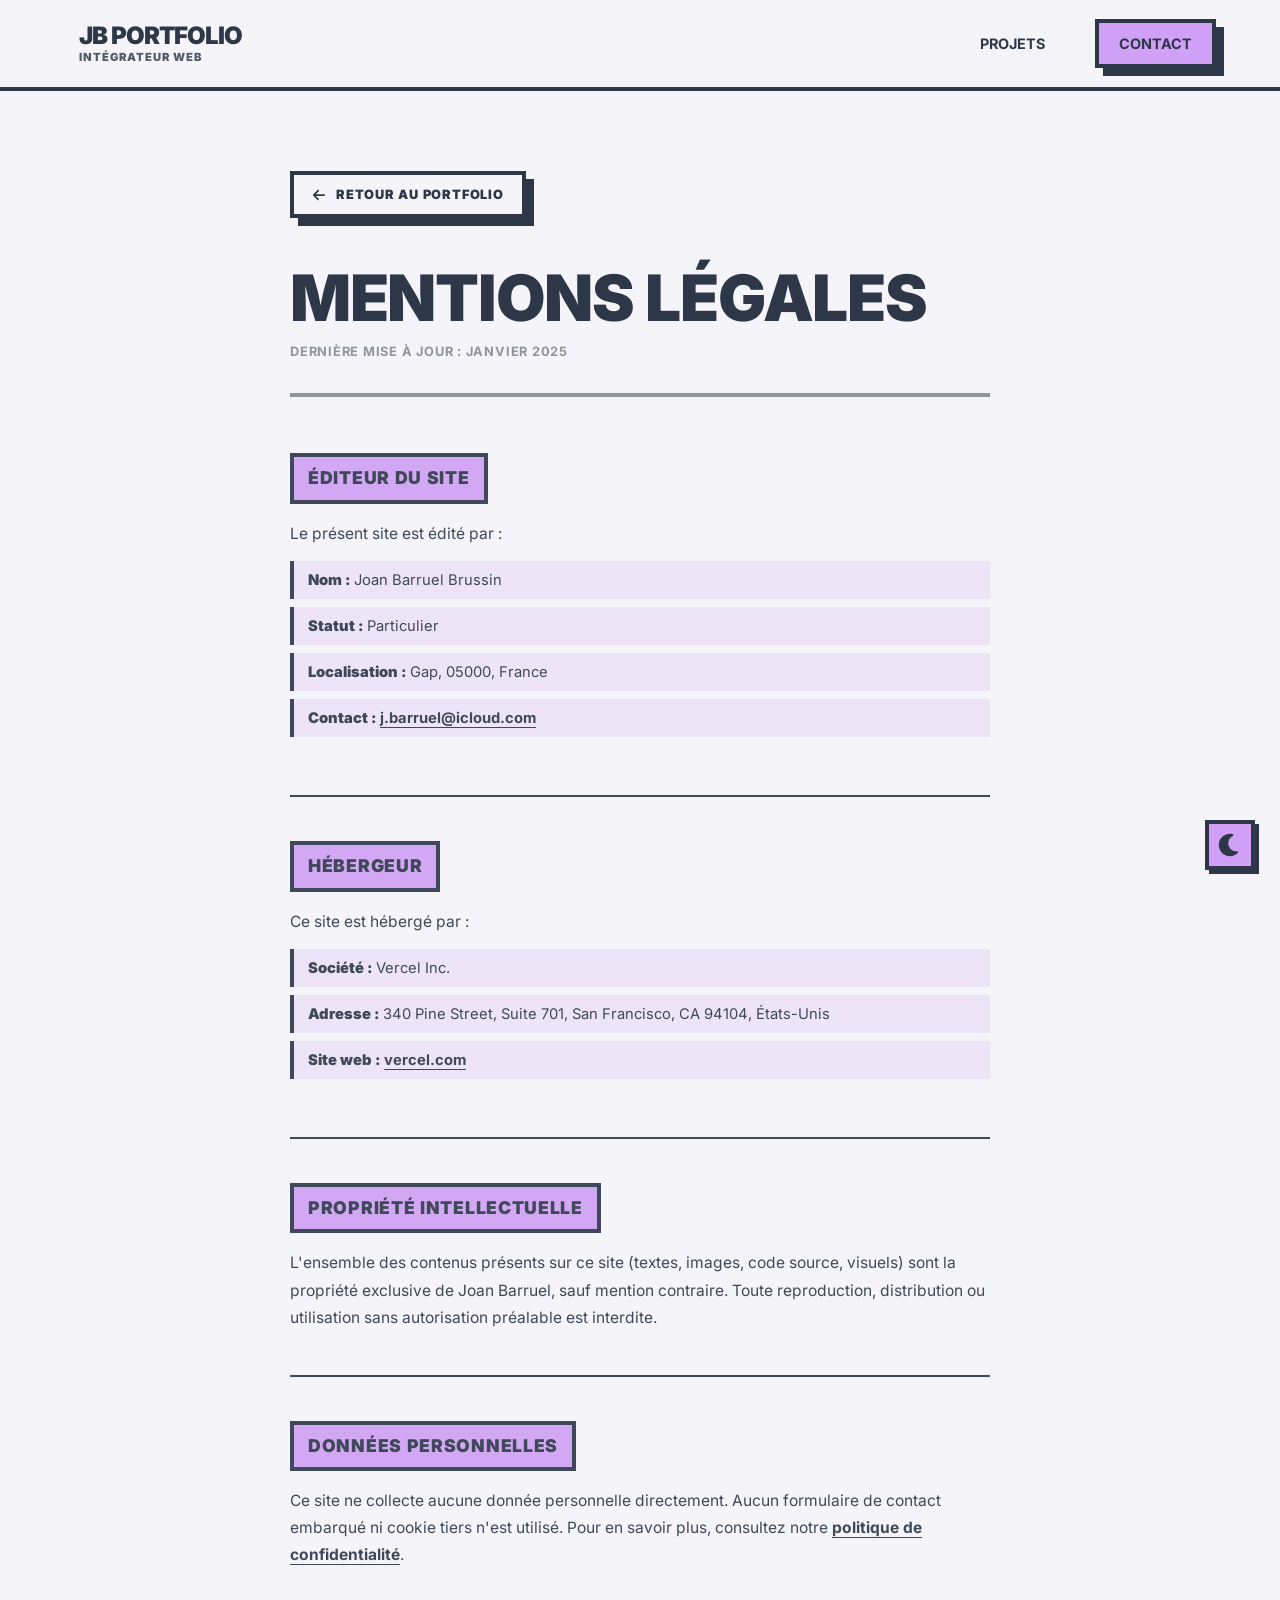
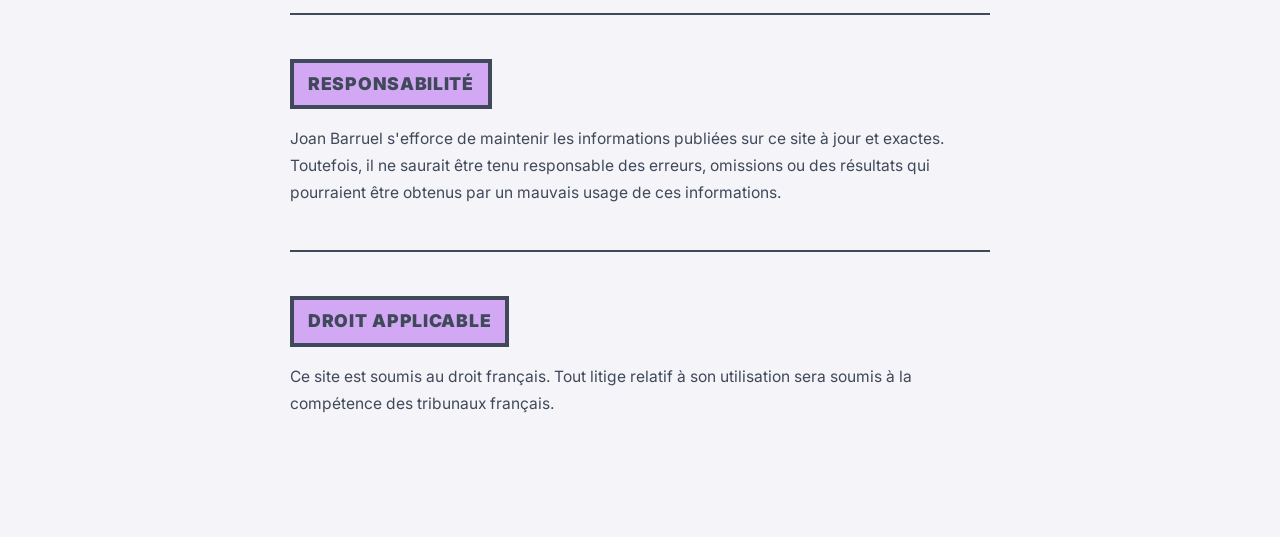
==== commit 87125366: "MAJ dark mode mentions-legales.html / politique-confidentialite.html" ====
--- a/mentions-legales.html
+++ b/mentions-legales.html
@@ -20,7 +20,14 @@
 
 <body>
 
-    <button id="theme-toggle" aria-label="Changer de mode clair/sombre"></button>
+    <button id="theme-toggle" aria-label="Changer de mode clair/sombre">
+        <svg id="theme-icon" xmlns="http://www.w3.org/2000/svg" viewBox="0 0 640 640" fill="currentColor"
+            aria-hidden="true" width="28" height="28">
+            <!-- Lune par défaut -->
+            <path
+                d="M320 64C178.6 64 64 178.6 64 320C64 461.4 178.6 576 320 576C388.8 576 451.3 548.8 497.3 504.6C504.6 497.6 506.7 486.7 502.6 477.5C498.5 468.3 488.9 462.6 478.8 463.4C473.9 463.8 469 464 464 464C362.4 464 280 381.6 280 280C280 207.9 321.5 145.4 382.1 115.2C391.2 110.7 396.4 100.9 395.2 90.8C394 80.7 386.6 72.5 376.7 70.3C358.4 66.2 339.4 64 320 64z" />
+        </svg>
+    </button>
 
     <nav class="navbar" aria-label="Navigation principale">
         <div class="logo-container">
@@ -41,7 +48,8 @@
 
             <a href="index.html" class="legal-back">
                 <svg xmlns="http://www.w3.org/2000/svg" viewBox="0 0 448 512" fill="currentColor" aria-hidden="true">
-                    <path d="M9.4 233.4c-12.5 12.5-12.5 32.8 0 45.3l160 160c12.5 12.5 32.8 12.5 45.3 0s12.5-32.8 0-45.3L109.2 288 416 288c17.7 0 32-14.3 32-32s-14.3-32-32-32l-306.7 0L214.6 118.6c12.5-12.5 12.5-32.8 0-45.3s-32.8-12.5-45.3 0l-160 160z"/>
+                    <path
+                        d="M9.4 233.4c-12.5 12.5-12.5 32.8 0 45.3l160 160c12.5 12.5 32.8 12.5 45.3 0s12.5-32.8 0-45.3L109.2 288 416 288c17.7 0 32-14.3 32-32s-14.3-32-32-32l-306.7 0L214.6 118.6c12.5-12.5 12.5-32.8 0-45.3s-32.8-12.5-45.3 0l-160 160z" />
                 </svg>
                 Retour au portfolio
             </a>
@@ -56,7 +64,9 @@
                     <li><strong>Nom :</strong> Joan Barruel Brussin</li>
                     <li><strong>Statut :</strong> Particulier</li>
                     <li><strong>Localisation :</strong> Gap, 05000, France</li>
-                    <li><strong>Contact :</strong> <a href="&#109;&#97;&#105;&#108;&#116;&#111;&#58;&#106;&#46;&#98;&#97;&#114;&#114;&#117;&#101;&#108;&#64;&#105;&#99;&#108;&#111;&#117;&#100;&#46;&#99;&#111;&#109;">&#106;&#46;&#98;&#97;&#114;&#114;&#117;&#101;&#108;&#64;&#105;&#99;&#108;&#111;&#117;&#100;&#46;&#99;&#111;&#109;</a></li>
+                    <li><strong>Contact :</strong> <a
+                            href="&#109;&#97;&#105;&#108;&#116;&#111;&#58;&#106;&#46;&#98;&#97;&#114;&#114;&#117;&#101;&#108;&#64;&#105;&#99;&#108;&#111;&#117;&#100;&#46;&#99;&#111;&#109;">&#106;&#46;&#98;&#97;&#114;&#114;&#117;&#101;&#108;&#64;&#105;&#99;&#108;&#111;&#117;&#100;&#46;&#99;&#111;&#109;</a>
+                    </li>
                 </ul>
             </section>
 
@@ -66,14 +76,16 @@
                 <ul>
                     <li><strong>Société :</strong> Vercel Inc.</li>
                     <li><strong>Adresse :</strong> 340 Pine Street, Suite 701, San Francisco, CA 94104, États-Unis</li>
-                    <li><strong>Site web :</strong> <a href="https://vercel.com" target="_blank" rel="noopener noreferrer">vercel.com</a></li>
+                    <li><strong>Site web :</strong> <a href="https://vercel.com" target="_blank"
+                            rel="noopener noreferrer">vercel.com</a></li>
                 </ul>
             </section>
 
             <section class="legal-section">
                 <h2>Propriété intellectuelle</h2>
                 <p>
-                    L'ensemble des contenus présents sur ce site (textes, images, code source, visuels) sont la propriété exclusive de Joan Barruel, sauf mention contraire.
+                    L'ensemble des contenus présents sur ce site (textes, images, code source, visuels) sont la
+                    propriété exclusive de Joan Barruel, sauf mention contraire.
                     Toute reproduction, distribution ou utilisation sans autorisation préalable est interdite.
                 </p>
             </section>
@@ -81,8 +93,10 @@
             <section class="legal-section">
                 <h2>Données personnelles</h2>
                 <p>
-                    Ce site ne collecte aucune donnée personnelle directement. Aucun formulaire de contact embarqué ni cookie tiers n'est utilisé.
-                    Pour en savoir plus, consultez notre <a href="politique-confidentialite.html">politique de confidentialité</a>.
+                    Ce site ne collecte aucune donnée personnelle directement. Aucun formulaire de contact embarqué ni
+                    cookie tiers n'est utilisé.
+                    Pour en savoir plus, consultez notre <a href="politique-confidentialite.html">politique de
+                        confidentialité</a>.
                 </p>
             </section>
 
@@ -90,33 +104,49 @@
                 <h2>Responsabilité</h2>
                 <p>
                     Joan Barruel s'efforce de maintenir les informations publiées sur ce site à jour et exactes.
-                    Toutefois, il ne saurait être tenu responsable des erreurs, omissions ou des résultats qui pourraient être obtenus par un mauvais usage de ces informations.
+                    Toutefois, il ne saurait être tenu responsable des erreurs, omissions ou des résultats qui
+                    pourraient être obtenus par un mauvais usage de ces informations.
                 </p>
             </section>
 
             <section class="legal-section">
                 <h2>Droit applicable</h2>
                 <p>
-                    Ce site est soumis au droit français. Tout litige relatif à son utilisation sera soumis à la compétence des tribunaux français.
+                    Ce site est soumis au droit français. Tout litige relatif à son utilisation sera soumis à la
+                    compétence des tribunaux français.
                 </p>
             </section>
 
         </div>
     </main>
 
-    <script src="script/gsap.min.js"></script>
-    <script src="script/lenis.js"></script>
     <script>
         // Dark mode
-        const savedTheme = localStorage.getItem('portfolio-dark-mode');
-        if (savedTheme === 'true' || (savedTheme === null && window.matchMedia('(prefers-color-scheme: dark)').matches)) {
-            document.body.classList.add('dark-mode');
+        const themeBtn = document.querySelector('#theme-toggle');
+        const moonPath = "M320 64C178.6 64 64 178.6 64 320C64 461.4 178.6 576 320 576C388.8 576 451.3 548.8 497.3 504.6C504.6 497.6 506.7 486.7 502.6 477.5C498.5 468.3 488.9 462.6 478.8 463.4C473.9 463.8 469 464 464 464C362.4 464 280 381.6 280 280C280 207.9 321.5 145.4 382.1 115.2C391.2 110.7 396.4 100.9 395.2 90.8C394 80.7 386.6 72.5 376.7 70.3C358.4 66.2 339.4 64 320 64z";
+        const sunPath = "M320 192C375.228 192 420 236.772 420 292C420 347.228 375.228 392 320 392C264.772 392 220 347.228 220 292C220 236.772 264.772 192 320 192Z M344 134H296V0H344V134Z M344 640H296V506H344V640Z M134 344H0V296H134V344Z M640 344H506V296H640V344Z M212.904 178.62L184.62 206.904L91.7676 114.052L120.052 85.7676L212.904 178.62Z M555.232 114.052L462.38 206.904L434.096 178.62L526.948 85.7676L555.232 114.052Z M212.904 461.38L120.052 554.232L91.7676 525.948L184.62 433.096L212.904 461.38Z M555.232 525.948L526.948 554.232L434.096 461.38L462.38 433.096L555.232 525.948Z";
+        const themeIcon = document.querySelector('#theme-toggle path');
+
+        function updateThemeIcon(isDark) {
+            themeIcon?.setAttribute('d', isDark ? sunPath : moonPath);
         }
-        document.getElementById('theme-toggle')?.addEventListener('click', () => {
+
+        function toggleTheme() {
             const isDark = document.body.classList.toggle('dark-mode');
             localStorage.setItem('portfolio-dark-mode', isDark);
-        });
+            updateThemeIcon(isDark);
+            initTitleHover();
+        }
+
+        // Fixe flash thèmes clairs / sombres
+        const savedTheme = localStorage.getItem('portfolio-dark-mode');
+        const isDark = savedTheme === 'true' || (savedTheme === null && window.matchMedia('(prefers-color-scheme: dark)').matches);
+        if (isDark) document.body.classList.add('dark-mode');
+        updateThemeIcon(isDark);
+
+        themeBtn?.addEventListener('click', toggleTheme);
     </script>
 
 </body>
+
 </html>
--- a/style/style.css
+++ b/style/style.css
@@ -88,21 +88,41 @@
     top: 0;
     width: 100%;
     height: var(--nav-h);
-    z-index: 100;
-    display: flex;
-    justify-content: space-between;
+    z-index: 98;
+    display: flex;
     align-items: center;
     padding: 20px 5%;
     background: var(--bg);
     border-bottom: var(--border-v);
 }
 
+body.nav-open {
+    overflow: hidden;
+}
+
+body.nav-open .nav-backdrop {
+    position: absolute;
+    top: 0;
+    height: 100vh;
+    inset: 0;
+    background: rgba(0, 0, 0, 0.85);
+    backdrop-filter: blur(8px);
+    z-index: 99;
+    transition: transform 0.3s ease-in-out;
+}
+
+
 .logo-container a {
-    display: flex;
+
+    display: flex;
+    width: 100%;
     flex-direction: column;
-    line-height: 1;
+    top: 0;
+    left: 20px;
+    padding: 15px;
     text-decoration: none;
     color: var(--text);
+    
 }
 
 .logo {
@@ -110,6 +130,7 @@
     font-size: 1.5rem;
     letter-spacing: -1px;
     text-transform: uppercase;
+    color: var(--text);
 }
 
 .tagline {
@@ -119,21 +140,40 @@
     margin-top: 4px;
     letter-spacing: 1px;
     opacity: 0.8;
+    color: var(--text);
 }
 
 .nav-links {
-    display: flex;
-    gap: 20px;
-    align-items: center;
+        position: fixed;
+        top: 0;
+        right: 0;
+        width: 60%; 
+        height: 100vh;
+        background: var(--text);
+        display: flex;
+        align-items: center;
+        flex-direction: column;
+        justify-content: flex-start;
+        transform: translateX(100%);
+        transition: transform 0.3s ease;
+        gap: 20px;
+        padding-top: 91px;
+        z-index: 100;
+        opacity: 0;
+    }
+
+body.nav-open .nav-links {
+    transform: translateX(0%);
+    opacity: 1;
 }
 
 .nav-item {
+    display: flex;
     text-decoration: none;
-    color: var(--text);
+    color: var(--accent);
     font-weight: 700;
     text-transform: uppercase;
     font-size: 0.9rem;
-    transition: all 0.2s ease;
 }
 
 .nav-item:hover {
@@ -148,14 +188,48 @@
 .nav-github svg {
     width: 32px;
     height: 32px;
+    fill: var(--accent);
+    transition: all 0.2s ease;
+}
+
+.nav-github:hover svg {
     fill: var(--text);
-    transition: all 0.2s ease;
-}
-
-.nav-github:hover svg {
-    fill: var(--accent);
-}
-
+}
+
+.btn-burger {
+    position: fixed;
+    right: 20px;
+    display: flex;
+    flex-direction: column;
+    align-items: center;
+    justify-content: center;
+    padding: 15px;
+    gap: 8px;
+    background: none;
+    border: none;
+    z-index: 999;
+    
+}
+
+.btn-burger span {
+    height: 5px;
+    width: 35px;
+    background-color: var(--text);
+}
+
+body.nav-open .btn-burger span {
+    background-color: var(--accent);
+}
+
+body.nav-open .btn-burger span:nth-child(1) {
+    opacity: 0;
+}
+body.nav-open .btn-burger span:nth-child(2) {
+    transform: translateY(5px) rotate(45deg);
+}
+body.nav-open .btn-burger span:nth-child(3) {
+    transform: translateY(-8px) rotate(-45deg);
+}
 
 /* COMPOSANTS RÉUTILISABLES */
 
@@ -194,7 +268,7 @@
 #theme-toggle {
     position: fixed;
     bottom: 30px;
-    right: 30px;
+    right: 25px;
     z-index: 9999;
     width: 50px;
     height: 50px;
@@ -209,13 +283,10 @@
     justify-content: center;
     transition: all 0.1s ease-in-out;
 }
-
-#theme-toggle::before {
-    content: '☾';
-}
-
-body.dark-mode #theme-toggle::before {
-    content: '☼';
+#theme-toggle svg {
+    width: 28px;
+    height: 28px;
+    display: block;
 }
 
 #theme-toggle:hover {
@@ -226,6 +297,44 @@
 }
 
 #theme-toggle:active {
+    transform: translate(4px, 4px);
+    box-shadow: none;
+}
+
+#github-toggle {
+    position: fixed;
+    bottom: 100px;
+    right: 25px;
+    z-index: 9999;
+    width: 50px;
+    height: 50px;
+    color: var(--text);
+    border: var(--border-v);
+    background: var(--accent);
+    box-shadow: 4px 4px 0px var(--text);
+    cursor: pointer;
+    font-size: 1.5rem;
+    display: flex;
+    align-items: center;
+    justify-content: center;
+    transition: all 0.1s ease-in-out;
+}
+
+#github-toggle svg {
+
+    height: 34px;   
+    width: 34px;
+    transition: all 0.2s ease;
+}
+
+#github-toggle:hover {
+    background-color: var(--text);
+    color: var(--accent);
+    transform: translate(4px, 4px);
+    box-shadow: -4px -4px 0px var(--accent);
+}
+
+#github-toggle:active {
     transform: translate(4px, 4px);
     box-shadow: none;
 }
@@ -548,6 +657,7 @@
     padding: 60px 20px 60px;
     position: relative;
     pointer-events: auto;
+    margin-bottom: 100vh;
 }
 
 .skills-header-wrapper {
@@ -638,6 +748,7 @@
     line-height: 1.4;
     position: relative;
     z-index: 2;
+    cursor: default;
 }
 
 .skill-card:hover {
@@ -668,7 +779,7 @@
 /* PANEL 3  */
 .projects-container {
     position: relative;
-    padding: 0 0 80px;
+    padding: 0 0 160px;
     width: 100%;
     display: flex;
     flex-direction: column;
@@ -710,8 +821,8 @@
     overflow: hidden;
     cursor: pointer;
     transition: box-shadow 0.4s cubic-bezier(0.34, 1.56, 0.64, 1);
-    box-shadow: 8px 8px 0 var(--text);
-    opacity: 0;
+    box-shadow: 14px 14px 0 var(--text);
+    opacity: 1;
     /* état initial */
 }
 
@@ -734,7 +845,7 @@
     height: 100%;
     object-fit: cover;
     transition: filter 0.6s cubic-bezier(0.34, 1.56, 0.64, 1);
-    filter: grayscale(0.8) contrast(1.1);
+    filter: grayscale(0.5) contrast(1.1);
 }
 
 .project-card:hover .card-image img {
@@ -744,7 +855,7 @@
 .card-overlay {
     position: absolute;
     inset: 0;
-    background: linear-gradient(135deg, rgba(0, 0, 0, 0.7) 0%, transparent 60%);
+    background: linear-gradient(135deg, rgba(0, 0, 0, 0.7) 0%, transparent 0%);
     opacity: 0;
     transition: opacity 0.4s ease;
     pointer-events: none;
@@ -1051,6 +1162,7 @@
     padding: clamp(40px, 6vw, 100px) clamp(24px, 6vw, 100px);
     width: 100%;
     max-width: 1400px;
+    height: 100vh;
     display: flex;
     flex-direction: column;
     justify-content: center;
@@ -1070,15 +1182,16 @@
 .contact-actions {
     display: flex;
     flex-wrap: wrap;
-    gap: 16px;
+    gap: 20px;
     align-items: center;
 }
 
 .contact-btn {
     display: inline-flex;
     align-items: center;
-    gap: 12px;
-    padding: 18px 36px;
+    height: 84px;
+    gap: 18px;
+    padding: 24px 42px;
     font-size: clamp(0.9rem, 1.5vw, 1.1rem);
     font-weight: 900;
     text-transform: uppercase;
@@ -1117,6 +1230,10 @@
     box-shadow: var(--shadow);
 }
 
+.contact-btn--ghost svg {
+    width: 36px;
+    height: 36px;
+}
 .contact-btn--ghost:hover {
     background: var(--text);
     color: var(--accent);
@@ -1201,6 +1318,80 @@
 
 /* RESPONSIVE > 768px */
 @media (min-width: 768px) {
+
+ .logo-container {
+    width: 100%;
+ } 
+  
+.logo-container a {
+    line-height: 1;
+}
+
+.logo {
+    font-weight: 900;
+    font-size: 1.5rem;
+    letter-spacing: -1px;
+    text-transform: uppercase;
+}
+
+.tagline {
+    font-size: 0.7rem;
+    font-weight: 800;
+    text-transform: uppercase;
+    margin-top: 4px;
+    letter-spacing: 1px;
+    opacity: 0.8;
+}
+
+
+.nav-links {
+        position: relative;
+        width: 100%;
+        height: auto;
+        background-color: var(--bg);
+        display: flex;
+        flex-direction: row;
+        align-items: center;
+        justify-content: flex-end;
+        gap: 50px;
+        transform: translateX(0%);
+        z-index: 100;
+        padding: 0;
+        opacity: 1;
+} 
+
+.nav-item {
+    display: flex;
+    text-decoration: none;
+    color: var(--text);
+    font-weight: 700;
+    text-transform: uppercase;
+    font-size: 0.9rem;
+}
+
+.nav-item:hover {
+    color: var(--accent);
+}
+
+.nav-github {
+    display: flex;
+    align-items: center;
+}
+
+.nav-github svg {
+    width: 32px;
+    height: 32px;
+    fill: var(--text);
+    transition: all 0.2s ease;
+}
+
+.nav-github:hover svg {
+    fill: var(--accent);
+}
+
+.btn-burger {
+    display: none;
+}
 
     /* Hero */
     .hero-split-container {
--- a/style/style.css
+++ b/style/style.css
@@ -88,21 +88,41 @@
     top: 0;
     width: 100%;
     height: var(--nav-h);
-    z-index: 100;
-    display: flex;
-    justify-content: space-between;
+    z-index: 98;
+    display: flex;
     align-items: center;
     padding: 20px 5%;
     background: var(--bg);
     border-bottom: var(--border-v);
 }
 
+body.nav-open {
+    overflow: hidden;
+}
+
+body.nav-open .nav-backdrop {
+    position: absolute;
+    top: 0;
+    height: 100vh;
+    inset: 0;
+    background: rgba(0, 0, 0, 0.85);
+    backdrop-filter: blur(8px);
+    z-index: 99;
+    transition: transform 0.3s ease-in-out;
+}
+
+
 .logo-container a {
-    display: flex;
+
+    display: flex;
+    width: 100%;
     flex-direction: column;
-    line-height: 1;
+    top: 0;
+    left: 20px;
+    padding: 15px;
     text-decoration: none;
     color: var(--text);
+    
 }
 
 .logo {
@@ -110,6 +130,7 @@
     font-size: 1.5rem;
     letter-spacing: -1px;
     text-transform: uppercase;
+    color: var(--text);
 }
 
 .tagline {
@@ -119,21 +140,40 @@
     margin-top: 4px;
     letter-spacing: 1px;
     opacity: 0.8;
+    color: var(--text);
 }
 
 .nav-links {
-    display: flex;
-    gap: 20px;
-    align-items: center;
+        position: fixed;
+        top: 0;
+        right: 0;
+        width: 60%; 
+        height: 100vh;
+        background: var(--text);
+        display: flex;
+        align-items: center;
+        flex-direction: column;
+        justify-content: flex-start;
+        transform: translateX(100%);
+        transition: transform 0.3s ease;
+        gap: 20px;
+        padding-top: 91px;
+        z-index: 100;
+        opacity: 0;
+    }
+
+body.nav-open .nav-links {
+    transform: translateX(0%);
+    opacity: 1;
 }
 
 .nav-item {
+    display: flex;
     text-decoration: none;
-    color: var(--text);
+    color: var(--accent);
     font-weight: 700;
     text-transform: uppercase;
     font-size: 0.9rem;
-    transition: all 0.2s ease;
 }
 
 .nav-item:hover {
@@ -148,14 +188,48 @@
 .nav-github svg {
     width: 32px;
     height: 32px;
+    fill: var(--accent);
+    transition: all 0.2s ease;
+}
+
+.nav-github:hover svg {
     fill: var(--text);
-    transition: all 0.2s ease;
-}
-
-.nav-github:hover svg {
-    fill: var(--accent);
-}
-
+}
+
+.btn-burger {
+    position: fixed;
+    right: 20px;
+    display: flex;
+    flex-direction: column;
+    align-items: center;
+    justify-content: center;
+    padding: 15px;
+    gap: 8px;
+    background: none;
+    border: none;
+    z-index: 999;
+    
+}
+
+.btn-burger span {
+    height: 5px;
+    width: 35px;
+    background-color: var(--text);
+}
+
+body.nav-open .btn-burger span {
+    background-color: var(--accent);
+}
+
+body.nav-open .btn-burger span:nth-child(1) {
+    opacity: 0;
+}
+body.nav-open .btn-burger span:nth-child(2) {
+    transform: translateY(5px) rotate(45deg);
+}
+body.nav-open .btn-burger span:nth-child(3) {
+    transform: translateY(-8px) rotate(-45deg);
+}
 
 /* COMPOSANTS RÉUTILISABLES */
 
@@ -194,7 +268,7 @@
 #theme-toggle {
     position: fixed;
     bottom: 30px;
-    right: 30px;
+    right: 25px;
     z-index: 9999;
     width: 50px;
     height: 50px;
@@ -209,13 +283,10 @@
     justify-content: center;
     transition: all 0.1s ease-in-out;
 }
-
-#theme-toggle::before {
-    content: '☾';
-}
-
-body.dark-mode #theme-toggle::before {
-    content: '☼';
+#theme-toggle svg {
+    width: 28px;
+    height: 28px;
+    display: block;
 }
 
 #theme-toggle:hover {
@@ -226,6 +297,44 @@
 }
 
 #theme-toggle:active {
+    transform: translate(4px, 4px);
+    box-shadow: none;
+}
+
+#github-toggle {
+    position: fixed;
+    bottom: 100px;
+    right: 25px;
+    z-index: 9999;
+    width: 50px;
+    height: 50px;
+    color: var(--text);
+    border: var(--border-v);
+    background: var(--accent);
+    box-shadow: 4px 4px 0px var(--text);
+    cursor: pointer;
+    font-size: 1.5rem;
+    display: flex;
+    align-items: center;
+    justify-content: center;
+    transition: all 0.1s ease-in-out;
+}
+
+#github-toggle svg {
+
+    height: 34px;   
+    width: 34px;
+    transition: all 0.2s ease;
+}
+
+#github-toggle:hover {
+    background-color: var(--text);
+    color: var(--accent);
+    transform: translate(4px, 4px);
+    box-shadow: -4px -4px 0px var(--accent);
+}
+
+#github-toggle:active {
     transform: translate(4px, 4px);
     box-shadow: none;
 }
@@ -548,6 +657,7 @@
     padding: 60px 20px 60px;
     position: relative;
     pointer-events: auto;
+    margin-bottom: 100vh;
 }
 
 .skills-header-wrapper {
@@ -638,6 +748,7 @@
     line-height: 1.4;
     position: relative;
     z-index: 2;
+    cursor: default;
 }
 
 .skill-card:hover {
@@ -668,7 +779,7 @@
 /* PANEL 3  */
 .projects-container {
     position: relative;
-    padding: 0 0 80px;
+    padding: 0 0 160px;
     width: 100%;
     display: flex;
     flex-direction: column;
@@ -710,8 +821,8 @@
     overflow: hidden;
     cursor: pointer;
     transition: box-shadow 0.4s cubic-bezier(0.34, 1.56, 0.64, 1);
-    box-shadow: 8px 8px 0 var(--text);
-    opacity: 0;
+    box-shadow: 14px 14px 0 var(--text);
+    opacity: 1;
     /* état initial */
 }
 
@@ -734,7 +845,7 @@
     height: 100%;
     object-fit: cover;
     transition: filter 0.6s cubic-bezier(0.34, 1.56, 0.64, 1);
-    filter: grayscale(0.8) contrast(1.1);
+    filter: grayscale(0.5) contrast(1.1);
 }
 
 .project-card:hover .card-image img {
@@ -744,7 +855,7 @@
 .card-overlay {
     position: absolute;
     inset: 0;
-    background: linear-gradient(135deg, rgba(0, 0, 0, 0.7) 0%, transparent 60%);
+    background: linear-gradient(135deg, rgba(0, 0, 0, 0.7) 0%, transparent 0%);
     opacity: 0;
     transition: opacity 0.4s ease;
     pointer-events: none;
@@ -1051,6 +1162,7 @@
     padding: clamp(40px, 6vw, 100px) clamp(24px, 6vw, 100px);
     width: 100%;
     max-width: 1400px;
+    height: 100vh;
     display: flex;
     flex-direction: column;
     justify-content: center;
@@ -1070,15 +1182,16 @@
 .contact-actions {
     display: flex;
     flex-wrap: wrap;
-    gap: 16px;
+    gap: 20px;
     align-items: center;
 }
 
 .contact-btn {
     display: inline-flex;
     align-items: center;
-    gap: 12px;
-    padding: 18px 36px;
+    height: 84px;
+    gap: 18px;
+    padding: 24px 42px;
     font-size: clamp(0.9rem, 1.5vw, 1.1rem);
     font-weight: 900;
     text-transform: uppercase;
@@ -1117,6 +1230,10 @@
     box-shadow: var(--shadow);
 }
 
+.contact-btn--ghost svg {
+    width: 36px;
+    height: 36px;
+}
 .contact-btn--ghost:hover {
     background: var(--text);
     color: var(--accent);
@@ -1201,6 +1318,80 @@
 
 /* RESPONSIVE > 768px */
 @media (min-width: 768px) {
+
+ .logo-container {
+    width: 100%;
+ } 
+  
+.logo-container a {
+    line-height: 1;
+}
+
+.logo {
+    font-weight: 900;
+    font-size: 1.5rem;
+    letter-spacing: -1px;
+    text-transform: uppercase;
+}
+
+.tagline {
+    font-size: 0.7rem;
+    font-weight: 800;
+    text-transform: uppercase;
+    margin-top: 4px;
+    letter-spacing: 1px;
+    opacity: 0.8;
+}
+
+
+.nav-links {
+        position: relative;
+        width: 100%;
+        height: auto;
+        background-color: var(--bg);
+        display: flex;
+        flex-direction: row;
+        align-items: center;
+        justify-content: flex-end;
+        gap: 50px;
+        transform: translateX(0%);
+        z-index: 100;
+        padding: 0;
+        opacity: 1;
+} 
+
+.nav-item {
+    display: flex;
+    text-decoration: none;
+    color: var(--text);
+    font-weight: 700;
+    text-transform: uppercase;
+    font-size: 0.9rem;
+}
+
+.nav-item:hover {
+    color: var(--accent);
+}
+
+.nav-github {
+    display: flex;
+    align-items: center;
+}
+
+.nav-github svg {
+    width: 32px;
+    height: 32px;
+    fill: var(--text);
+    transition: all 0.2s ease;
+}
+
+.nav-github:hover svg {
+    fill: var(--accent);
+}
+
+.btn-burger {
+    display: none;
+}
 
     /* Hero */
     .hero-split-container {
